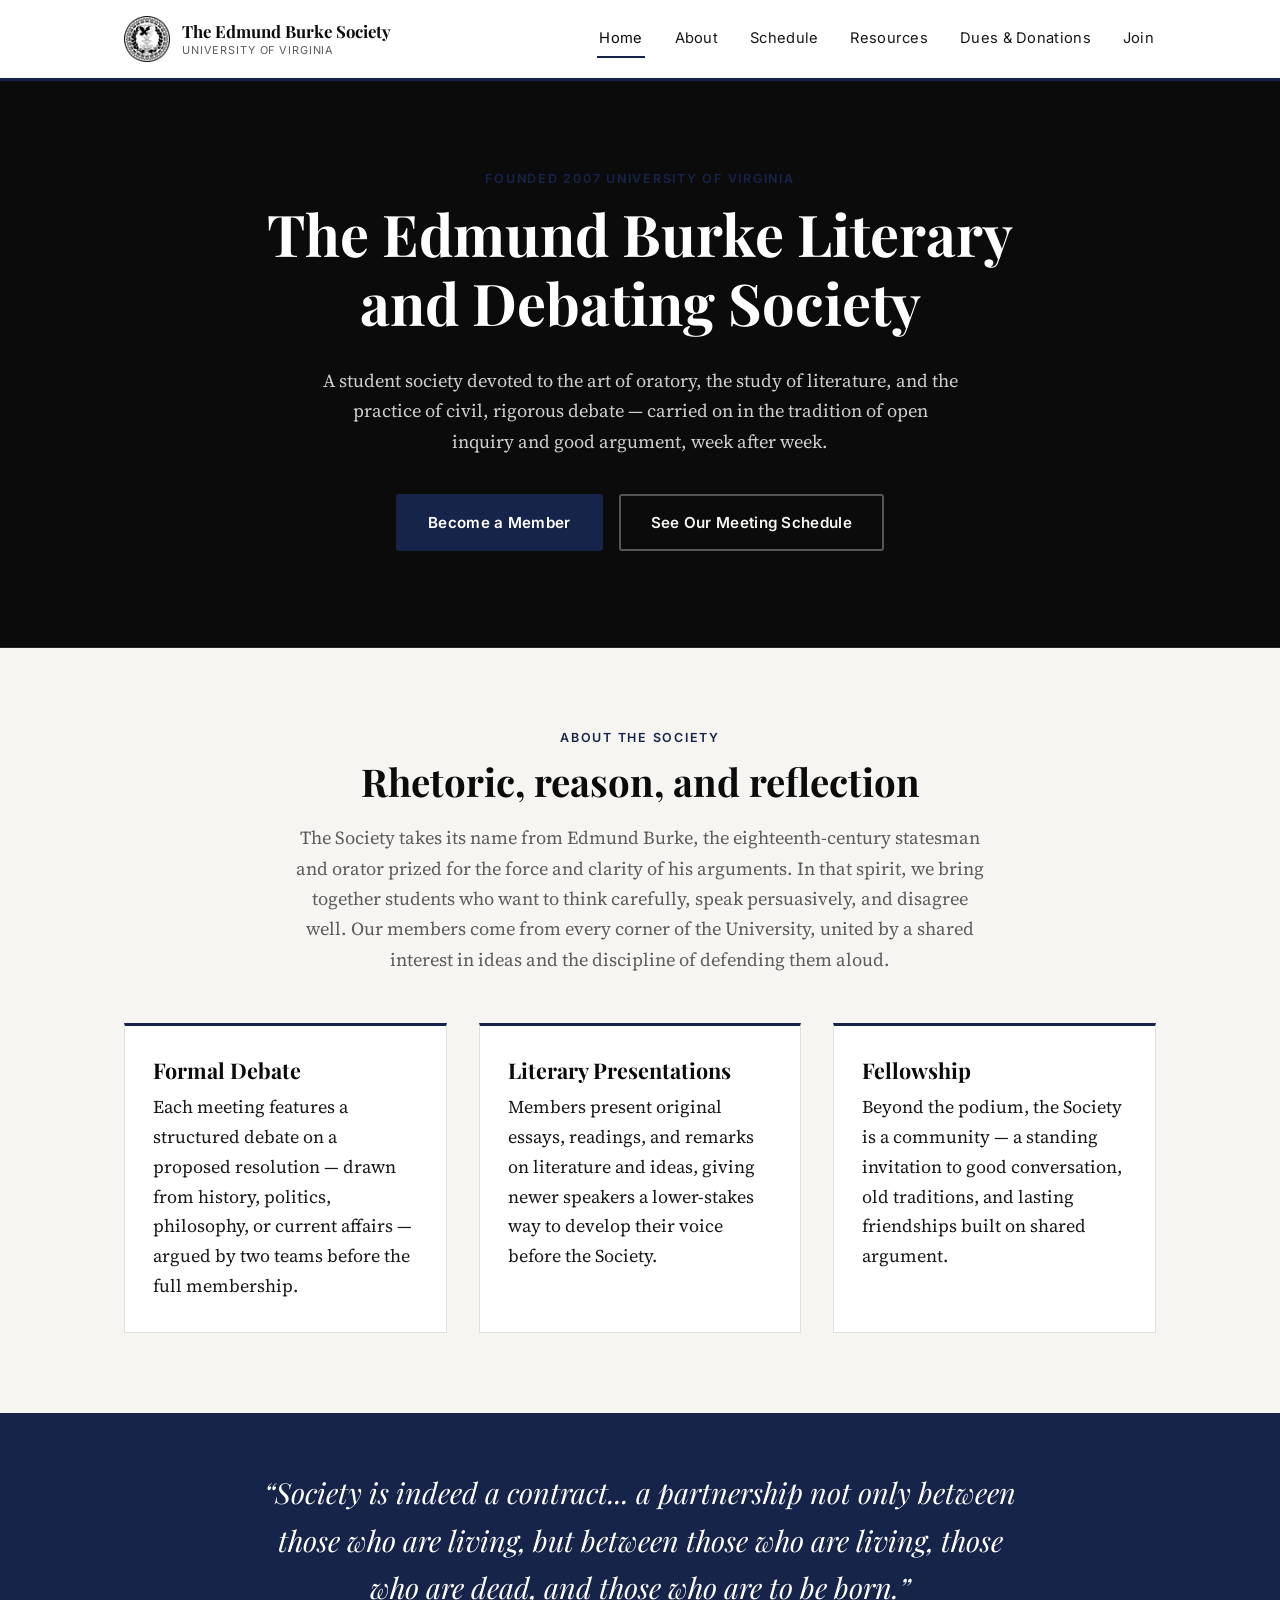
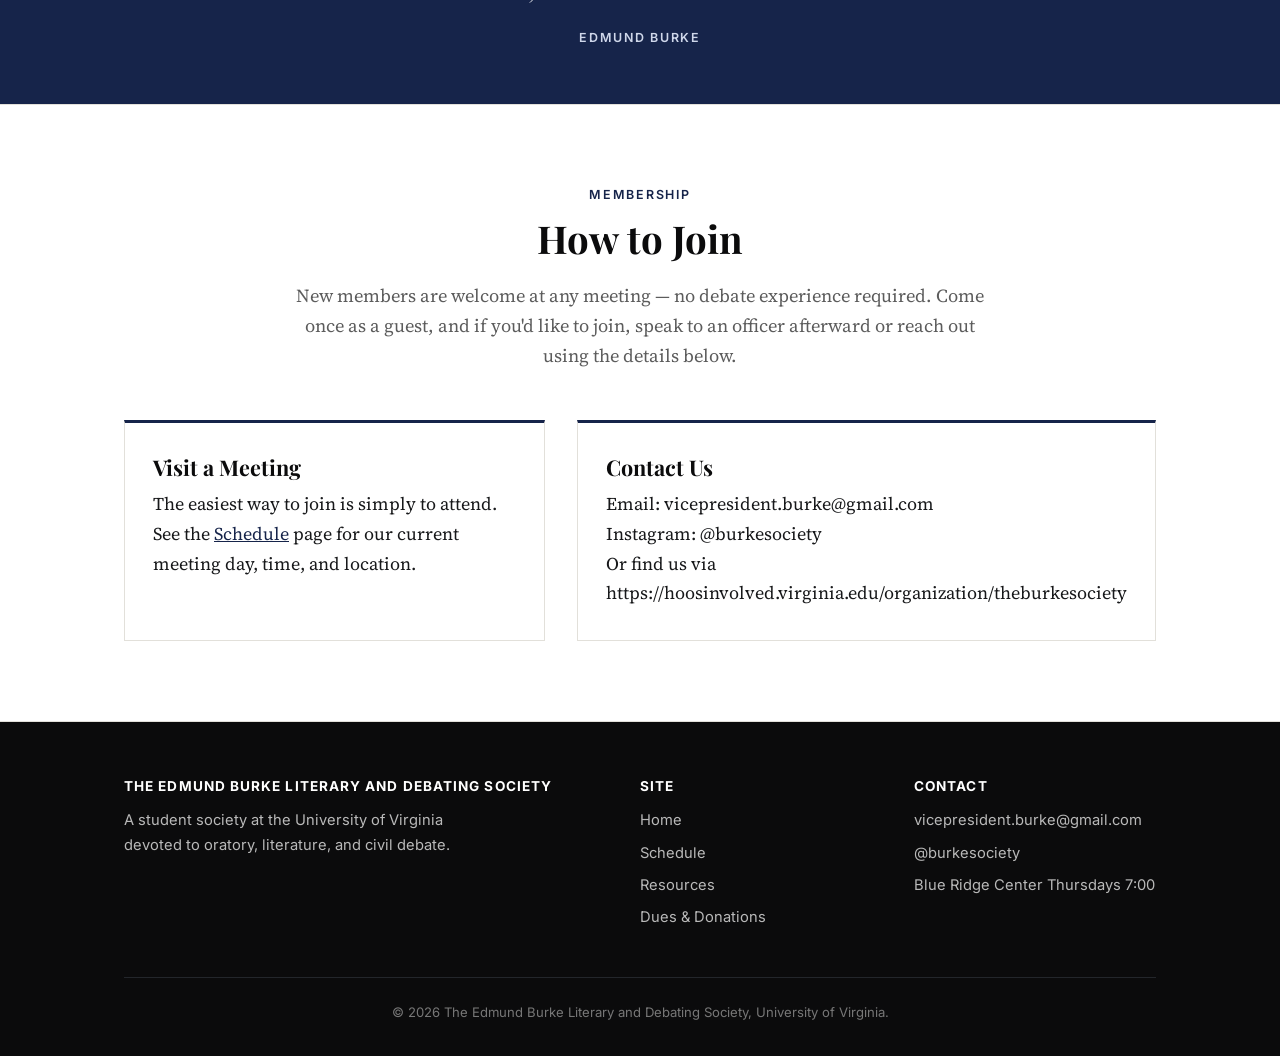
==== index.html @ d7585dcd "Switch header to a white background with the original black seal The seal's fine linework (the fount" ====
<!DOCTYPE html>
<html lang="en">
<head>
<meta charset="UTF-8">
<meta name="viewport" content="width=device-width, initial-scale=1.0">
<title>The Edmund Burke Literary and Debating Society | University of Virginia</title>
<meta name="description" content="The Edmund Burke Literary and Debating Society at the University of Virginia — a student society devoted to oratory, literature, and civil debate.">
<link rel="preconnect" href="https://fonts.googleapis.com">
<link rel="preconnect" href="https://fonts.gstatic.com" crossorigin>
<link href="https://fonts.googleapis.com/css2?family=Playfair+Display:wght@700;800&family=Source+Serif+4:opsz,wght@8..60,400;8..60,600&family=Inter:wght@400;500;600&display=swap" rel="stylesheet">
<link rel="stylesheet" href="assets/css/style.css">
<link rel="icon" type="image/png" href="assets/images/favicon-32.png">
<link rel="apple-touch-icon" href="assets/images/apple-touch-icon.png">
</head>
<body>

<!-- ============================================================
     HEADER / NAVIGATION — appears the same on every page.
     If you rename the club or change pages, update this block
     on ALL FOUR html files (index, schedule, resources, dues).
     ============================================================ -->
<header class="site-header">
  <div class="container">
    <a class="brand" href="index.html">
      <img class="brand-mark" src="assets/images/seal.png" alt="Seal of the Edmund Burke Literary and Debating Society">
      <span class="brand-text">
        The Edmund Burke Society
        <small>University of Virginia</small>
      </span>
    </a>
    <button class="nav-toggle" aria-label="Toggle navigation" aria-expanded="false">Menu</button>
    <nav class="main-nav">
      <a href="index.html" class="active">Home</a>
      <a href="index.html#about">About</a>
      <a href="schedule.html">Schedule</a>
      <a href="resources.html">Resources</a>
      <a href="dues.html">Dues &amp; Donations</a>
      <a href="index.html#join">Join</a>
    </nav>
  </div>
</header>

<!-- ============================================================
     HERO — the big banner at the top of the homepage.
     ============================================================ -->
<section class="hero">
  <div class="container">
    <span class="eyebrow">Founded 2007 University of Virginia</span>
    <h1>The Edmund Burke Literary<br>and Debating Society</h1>
    <p class="lede">
      A student society devoted to the art of oratory, the study of literature,
      and the practice of civil, rigorous debate — carried on in the tradition
      of open inquiry and good argument, week after week.
    </p>
    <div class="button-row">
      <a href="#join" class="btn btn-primary">Become a Member</a>
      <a href="schedule.html" class="btn btn-outline">See Our Meeting Schedule</a>
    </div>
  </div>
</section>

<!-- ============================================================
     ABOUT
     ============================================================ -->
<section id="about">
  <div class="container">
    <div class="section-head">
      <span class="eyebrow">About the Society</span>
      <h2>Rhetoric, reason, and reflection</h2>
      <p class="lede">
        <!-- EDIT ME: Replace this paragraph with your club's real story —
             when it was founded, why, and what makes it distinctive. -->
        The Society takes its name from Edmund Burke, the eighteenth-century
        statesman and orator prized for the force and clarity of his
        arguments. In that spirit, we bring together students who want to
        think carefully, speak persuasively, and disagree well. Our members
        come from every corner of the University, united by a shared
        interest in ideas and the discipline of defending them aloud.
      </p>
    </div>

    <div class="grid grid-3">
      <div class="card">
        <h3>Formal Debate</h3>
        <p>
          Each meeting features a structured debate on a proposed
          resolution — drawn from history, politics, philosophy, or current
          affairs — argued by two teams before the full membership.
        </p>
      </div>
      <div class="card">
        <h3>Literary Presentations</h3>
        <p>
          Members present original essays, readings, and remarks on
          literature and ideas, giving newer speakers a lower-stakes way
          to develop their voice before the Society.
        </p>
      </div>
      <div class="card">
        <h3>Fellowship</h3>
        <p>
          Beyond the podium, the Society is a community — a standing
          invitation to good conversation, old traditions, and lasting
          friendships built on shared argument.
        </p>
      </div>
    </div>
  </div>
</section>

<!-- ============================================================
     MOTTO / PULL QUOTE
     ============================================================ -->
<div class="motto">
  <div class="container">
    <p>&ldquo;Society is indeed a contract... a partnership not only between
      those who are living, but between those who are living, those who
      are dead, and those who are to be born.&rdquo;</p>
    <span class="eyebrow" style="color:#cfd7ea; margin-top:16px; margin-bottom:0;">Edmund Burke</span>
  </div>
</div>

<!-- ============================================================
     JOIN / CONTACT
     ============================================================ -->
<section class="alt" id="join">
  <div class="container">
    <div class="section-head">
      <span class="eyebrow">Membership</span>
      <h2>How to Join</h2>
      <p class="lede">
        <!-- EDIT ME: describe your actual membership process. -->
        New members are welcome at any meeting — no debate experience
        required. Come once as a guest, and if you'd like to join, speak to
        an officer afterward or reach out using the details below.
      </p>
    </div>

    <div class="grid grid-2">
      <div class="card">
        <h3>Visit a Meeting</h3>
        <p>
          The easiest way to join is simply to attend. See the
          <a href="schedule.html">Schedule</a> page for our current meeting
          day, time, and location.
        </p>
      </div>
      <div class="card">
        <h3>Contact Us</h3>
        <p>
          Email: <span>vicepresident.burke@gmail.com</span><br>
          Instagram: <span>@burkesociety</span><br>
          Or find us via <span>https://hoosinvolved.virginia.edu/organization/theburkesociety</span>
        </p>
      </div>
    </div>
  </div>
</section>

<!-- ============================================================
     FOOTER — appears the same on every page.
     ============================================================ -->
<footer class="site-footer">
  <div class="container">
    <div class="footer-grid">
      <div>
        <h4>The Edmund Burke Literary and Debating Society</h4>
        <p style="max-width:360px;">
          A student society at the University of Virginia devoted to
          oratory, literature, and civil debate.
        </p>
      </div>
      <div>
        <h4>Site</h4>
        <ul>
          <li><a href="index.html">Home</a></li>
          <li><a href="schedule.html">Schedule</a></li>
          <li><a href="resources.html">Resources</a></li>
          <li><a href="dues.html">Dues &amp; Donations</a></li>
        </ul>
      </div>
      <div>
        <h4>Contact</h4>
        <ul>
          <li><span>vicepresident.burke@gmail.com</span></li>
          <li><span>@burkesociety</span></li>
          <li><span> Blue Ridge Center Thursdays 7:00</span></li>
        </ul>
      </div>
    </div>
    <div class="footer-bottom">
      &copy; <span id="year"></span> The Edmund Burke Literary and Debating Society, University of Virginia.
    </div>
  </div>
</footer>

<script>document.getElementById("year").textContent = new Date().getFullYear();</script>
<script src="assets/js/main.js"></script>
</body>
</html>
---- assets/css/style.css ----
/* =========================================================================
   The Edmund Burke Literary and Debating Society — stylesheet
   -------------------------------------------------------------------------
   New to editing this? Look for the "EDIT ME" comments in the HTML files
   for text changes. This file controls colors, fonts, and layout — you
   generally won't need to touch it unless you want to change the look.
   ========================================================================= */

:root {
  --black: #0b0b0c;
  --near-black: #17181a;
  --white: #ffffff;
  --off-white: #f6f5f2;
  --line: #23262b;
  --line-light: #e2e0da;
  --navy: #16244a;
  --navy-light: #2c4272;
  --gray: #5c5c5c;

  --font-display: "Playfair Display", Georgia, "Times New Roman", serif;
  --font-body: "Source Serif 4", Georgia, "Times New Roman", serif;
  --font-ui: "Inter", -apple-system, BlinkMacSystemFont, "Segoe UI", sans-serif;

  --max-width: 1080px;
}

* {
  box-sizing: border-box;
}

html {
  scroll-behavior: smooth;
}

body {
  margin: 0;
  background: var(--off-white);
  color: var(--near-black);
  font-family: var(--font-body);
  font-size: 18px;
  line-height: 1.65;
  -webkit-font-smoothing: antialiased;
}

img {
  max-width: 100%;
  display: block;
}

a {
  color: var(--navy);
}

a:hover {
  color: var(--navy-light);
}

.container {
  max-width: var(--max-width);
  margin: 0 auto;
  padding: 0 24px;
}

h1, h2, h3, h4 {
  font-family: var(--font-display);
  font-weight: 700;
  line-height: 1.2;
  margin: 0 0 0.5em;
  color: var(--black);
}

h1 { font-size: clamp(2.4rem, 5vw, 3.6rem); }
h2 { font-size: clamp(1.8rem, 3.2vw, 2.4rem); }
h3 { font-size: 1.35rem; }

p { margin: 0 0 1.2em; }

.eyebrow {
  font-family: var(--font-ui);
  text-transform: uppercase;
  letter-spacing: 0.14em;
  font-size: 0.78rem;
  font-weight: 600;
  color: var(--navy);
  margin-bottom: 0.75em;
  display: block;
}

.lede {
  font-size: 1.15rem;
  color: var(--gray);
}

/* ---------- Header / nav ---------- */

.site-header {
  background: var(--white);
  color: var(--near-black);
  border-bottom: 3px solid var(--navy);
  position: sticky;
  top: 0;
  z-index: 100;
}

.site-header .container {
  display: flex;
  align-items: center;
  justify-content: space-between;
  padding-top: 16px;
  padding-bottom: 16px;
}

.brand {
  display: flex;
  align-items: center;
  gap: 12px;
  color: var(--black);
  text-decoration: none;
}

.brand-mark {
  width: 46px;
  height: 46px;
  flex-shrink: 0;
  object-fit: contain;
}

.brand-text {
  font-family: var(--font-display);
  font-weight: 700;
  font-size: 1.05rem;
  line-height: 1.2;
}

.brand-text small {
  display: block;
  font-family: var(--font-ui);
  font-weight: 400;
  font-size: 0.68rem;
  letter-spacing: 0.08em;
  text-transform: uppercase;
  color: var(--gray);
  margin-top: 2px;
}

nav.main-nav {
  display: flex;
  align-items: center;
  gap: 28px;
}

nav.main-nav a {
  font-family: var(--font-ui);
  color: var(--near-black);
  text-decoration: none;
  font-size: 0.92rem;
  letter-spacing: 0.02em;
  padding: 6px 2px;
  border-bottom: 2px solid transparent;
}

nav.main-nav a:hover,
nav.main-nav a.active {
  border-bottom-color: var(--navy);
  color: var(--black);
}

.nav-toggle {
  display: none;
  background: none;
  border: 1px solid var(--near-black);
  color: var(--near-black);
  font-family: var(--font-ui);
  padding: 8px 12px;
  border-radius: 4px;
  cursor: pointer;
}

/* ---------- Hero ---------- */

.hero {
  background: var(--black);
  color: var(--off-white);
  padding: 88px 0 96px;
  text-align: center;
  border-bottom: 1px solid var(--line);
}

.hero h1 {
  color: var(--white);
}

.hero .lede {
  max-width: 640px;
  margin: 0 auto 2em;
  color: #cfcfcf;
}

.button-row {
  display: flex;
  gap: 16px;
  justify-content: center;
  flex-wrap: wrap;
}

.btn {
  display: inline-block;
  font-family: var(--font-ui);
  font-weight: 600;
  font-size: 0.95rem;
  letter-spacing: 0.02em;
  padding: 14px 30px;
  border-radius: 3px;
  text-decoration: none;
  border: 2px solid transparent;
  cursor: pointer;
}

.btn-primary {
  background: var(--navy);
  color: var(--white);
  border-color: var(--navy);
}

.btn-primary:hover {
  background: var(--navy-light);
  border-color: var(--navy-light);
  color: var(--white);
}

.btn-outline {
  background: transparent;
  color: var(--off-white);
  border-color: #565656;
}

.btn-outline:hover {
  border-color: var(--off-white);
  color: var(--white);
}

/* ---------- Sections ---------- */

section {
  padding: 80px 0;
}

section.alt {
  background: var(--white);
  border-top: 1px solid var(--line-light);
  border-bottom: 1px solid var(--line-light);
}

.section-head {
  text-align: center;
  max-width: 700px;
  margin: 0 auto 48px;
}

.section-head.left {
  text-align: left;
  margin-left: 0;
}

.grid {
  display: grid;
  gap: 32px;
}

.grid-3 {
  grid-template-columns: repeat(3, 1fr);
}

.grid-2 {
  grid-template-columns: repeat(2, 1fr);
}

@media (max-width: 780px) {
  .grid-3, .grid-2 {
    grid-template-columns: 1fr;
  }
}

.card {
  background: var(--white);
  border: 1px solid var(--line-light);
  border-top: 3px solid var(--navy);
  padding: 32px 28px;
}

.card h3 {
  margin-bottom: 0.4em;
}

.card p:last-child {
  margin-bottom: 0;
}

/* pull-quote / motto banner */

.motto {
  background: var(--navy);
  color: var(--white);
  text-align: center;
  padding: 56px 0;
}

.motto p {
  font-family: var(--font-display);
  font-style: italic;
  font-size: clamp(1.3rem, 2.6vw, 1.8rem);
  max-width: 760px;
  margin: 0 auto;
}

/* ---------- Info table (schedule) ---------- */

.info-table {
  width: 100%;
  border-collapse: collapse;
  background: var(--white);
  border: 1px solid var(--line-light);
}

.info-table th,
.info-table td {
  text-align: left;
  padding: 16px 20px;
  border-bottom: 1px solid var(--line-light);
  vertical-align: top;
}

.info-table th {
  font-family: var(--font-ui);
  text-transform: uppercase;
  font-size: 0.75rem;
  letter-spacing: 0.08em;
  color: var(--gray);
  width: 200px;
  background: var(--off-white);
}

.info-table tr:last-child td,
.info-table tr:last-child th {
  border-bottom: none;
}

.placeholder {
  background: #fff6d8;
  border: 1px dashed #c9a227;
  padding: 2px 8px;
  border-radius: 3px;
  font-family: var(--font-ui);
  font-size: 0.9em;
}

.notice-box {
  background: #fff6d8;
  border: 1px solid #c9a227;
  border-radius: 4px;
  padding: 20px 24px;
  font-family: var(--font-ui);
  font-size: 0.95rem;
  margin-bottom: 40px;
}

.notice-box strong {
  display: block;
  margin-bottom: 4px;
}

/* ---------- Resource list ---------- */

.resource-list {
  list-style: none;
  margin: 0;
  padding: 0;
  display: grid;
  gap: 18px;
}

.resource-list li {
  background: var(--white);
  border: 1px solid var(--line-light);
  border-left: 4px solid var(--navy);
  padding: 20px 24px;
}

.resource-list h3 {
  font-size: 1.1rem;
  margin-bottom: 0.25em;
}

.resource-list p {
  margin-bottom: 0;
  color: var(--gray);
  font-size: 0.98rem;
}

.tag {
  display: inline-block;
  font-family: var(--font-ui);
  font-size: 0.7rem;
  text-transform: uppercase;
  letter-spacing: 0.06em;
  background: var(--off-white);
  border: 1px solid var(--line-light);
  color: var(--navy);
  padding: 2px 8px;
  border-radius: 3px;
  margin-bottom: 10px;
}

/* ---------- Dues / donation ---------- */

.dues-box {
  background: var(--white);
  border: 1px solid var(--line-light);
  padding: 40px;
  text-align: center;
}

.paypal-slot {
  margin: 28px auto 8px;
  padding: 32px;
  border: 2px dashed #c9a227;
  background: #fffaf0;
  border-radius: 6px;
  max-width: 420px;
  font-family: var(--font-ui);
  color: #6b5a1e;
}

/* ---------- Footer ---------- */

.site-footer {
  background: var(--black);
  color: #b9b9b9;
  padding: 56px 0 32px;
  font-family: var(--font-ui);
  font-size: 0.92rem;
}

.footer-grid {
  display: grid;
  grid-template-columns: 2fr 1fr 1fr;
  gap: 32px;
  margin-bottom: 40px;
}

@media (max-width: 700px) {
  .footer-grid {
    grid-template-columns: 1fr;
  }
}

.site-footer h4 {
  color: var(--white);
  font-family: var(--font-ui);
  font-size: 0.85rem;
  text-transform: uppercase;
  letter-spacing: 0.08em;
  margin-bottom: 14px;
}

.site-footer a {
  color: #b9b9b9;
  text-decoration: none;
}

.site-footer a:hover {
  color: var(--white);
}

.site-footer ul {
  list-style: none;
  margin: 0;
  padding: 0;
}

.site-footer li {
  margin-bottom: 8px;
}

.footer-bottom {
  border-top: 1px solid var(--line);
  padding-top: 24px;
  text-align: center;
  font-size: 0.82rem;
  color: #777;
}

/* ---------- Mobile nav ---------- */

@media (max-width: 820px) {
  .nav-toggle {
    display: block;
  }

  nav.main-nav {
    position: absolute;
    top: 100%;
    left: 0;
    right: 0;
    background: var(--white);
    flex-direction: column;
    align-items: flex-start;
    gap: 0;
    max-height: 0;
    overflow: hidden;
    border-bottom: 0 solid var(--navy);
    transition: max-height 0.25s ease;
  }

  nav.main-nav.open {
    max-height: 320px;
    border-bottom-width: 3px;
  }

  nav.main-nav a {
    width: 100%;
    padding: 14px 24px;
    border-bottom: 1px solid var(--line-light);
  }
}
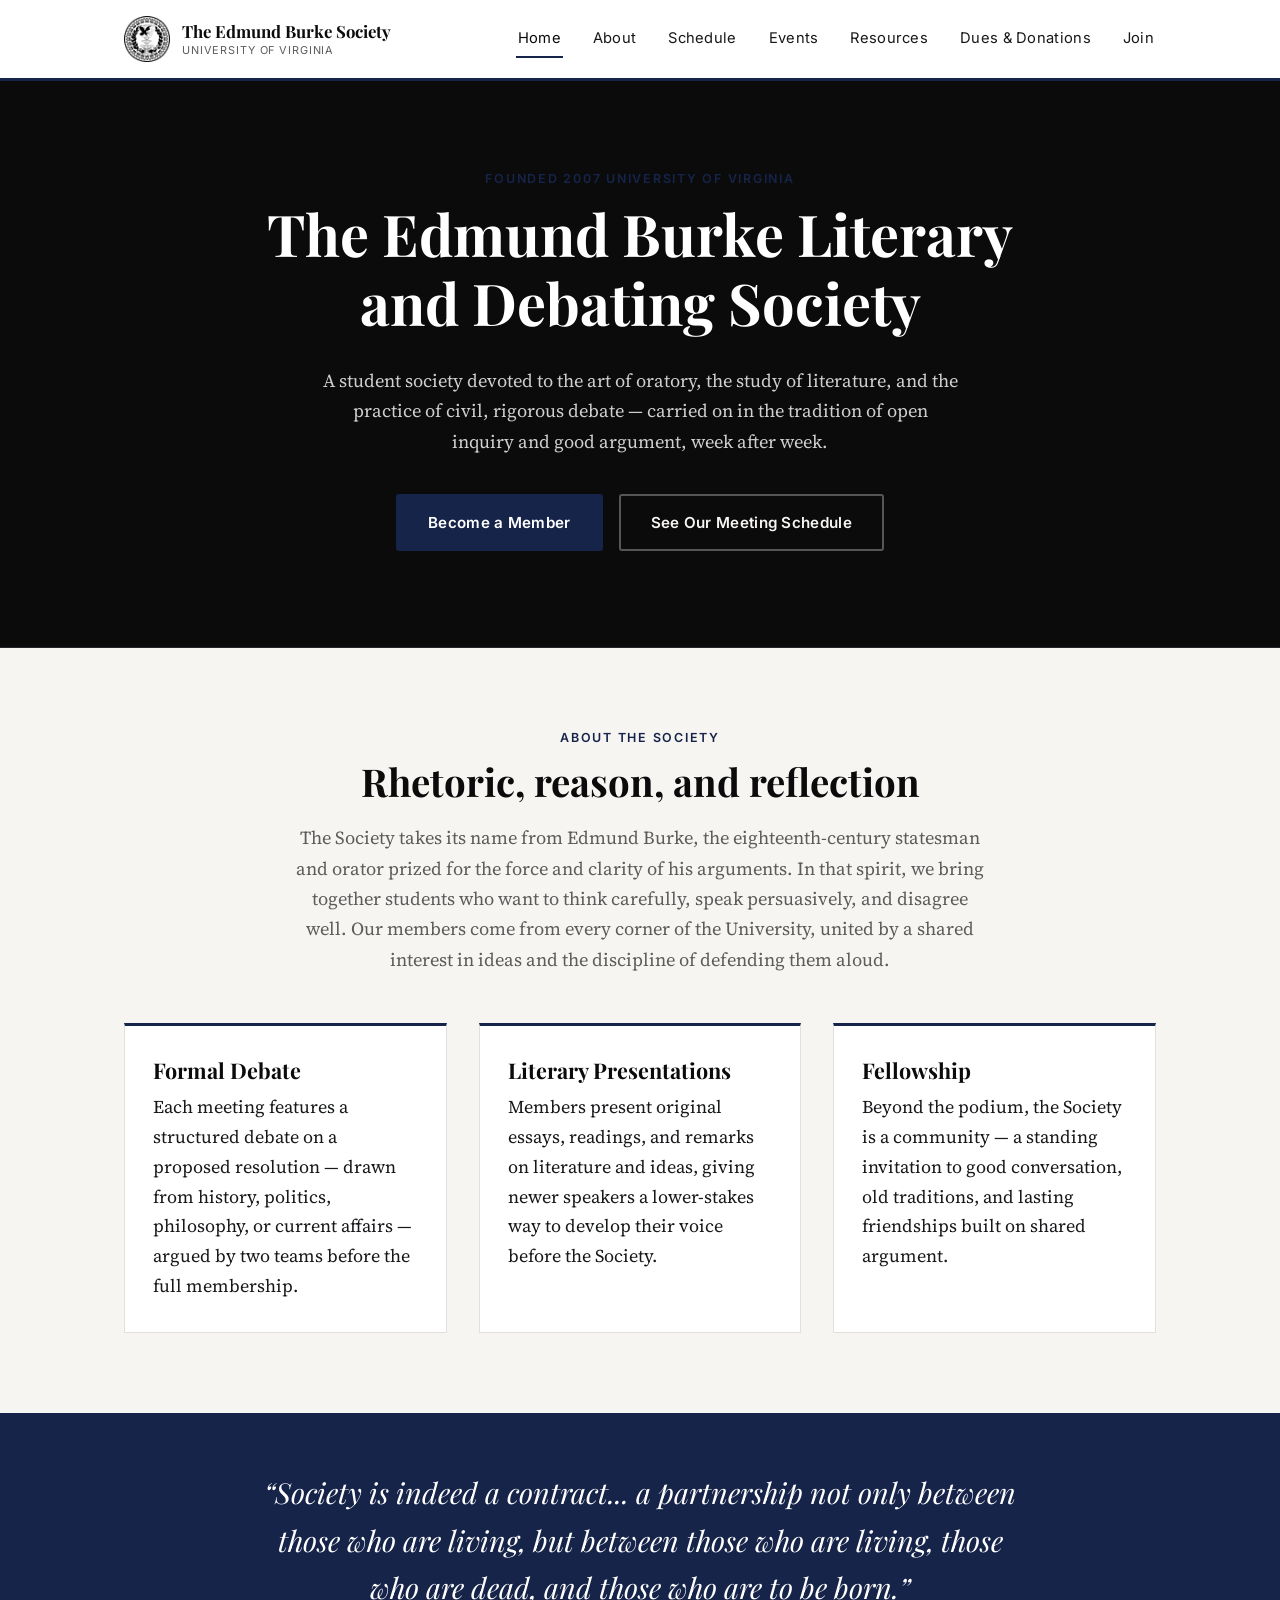
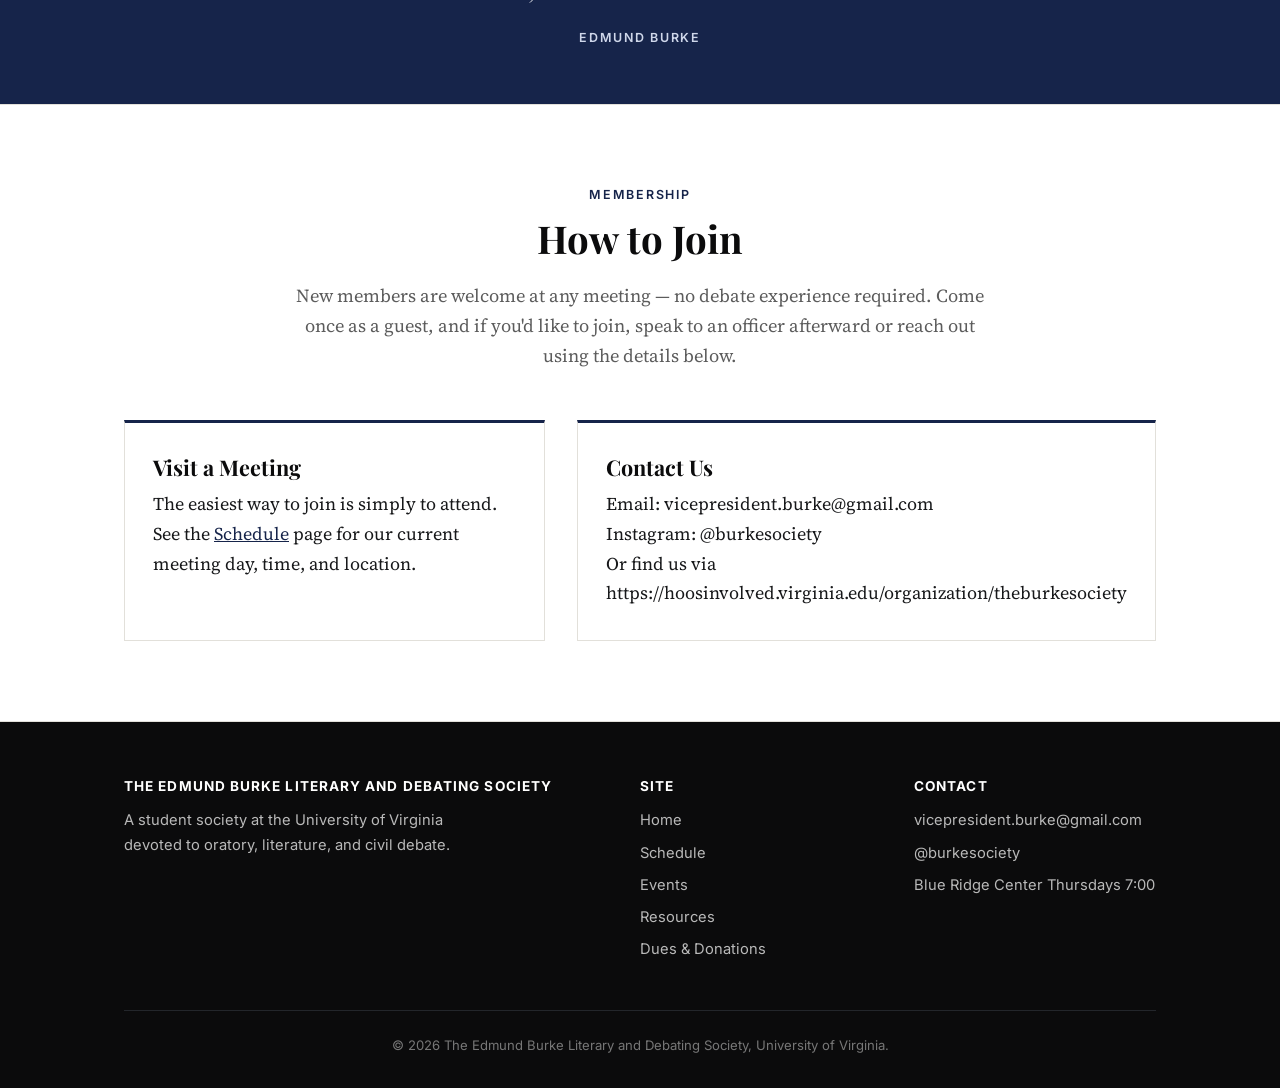
==== commit 25a581aa: "Add Events page New events.html with a featured-event template (date/time/location table, descriptio" ====
--- a/index.html
+++ b/index.html
@@ -33,6 +33,7 @@
       <a href="index.html" class="active">Home</a>
       <a href="index.html#about">About</a>
       <a href="schedule.html">Schedule</a>
+      <a href="events.html">Events</a>
       <a href="resources.html">Resources</a>
       <a href="dues.html">Dues &amp; Donations</a>
       <a href="index.html#join">Join</a>
@@ -175,6 +176,7 @@
         <ul>
           <li><a href="index.html">Home</a></li>
           <li><a href="schedule.html">Schedule</a></li>
+          <li><a href="events.html">Events</a></li>
           <li><a href="resources.html">Resources</a></li>
           <li><a href="dues.html">Dues &amp; Donations</a></li>
         </ul>
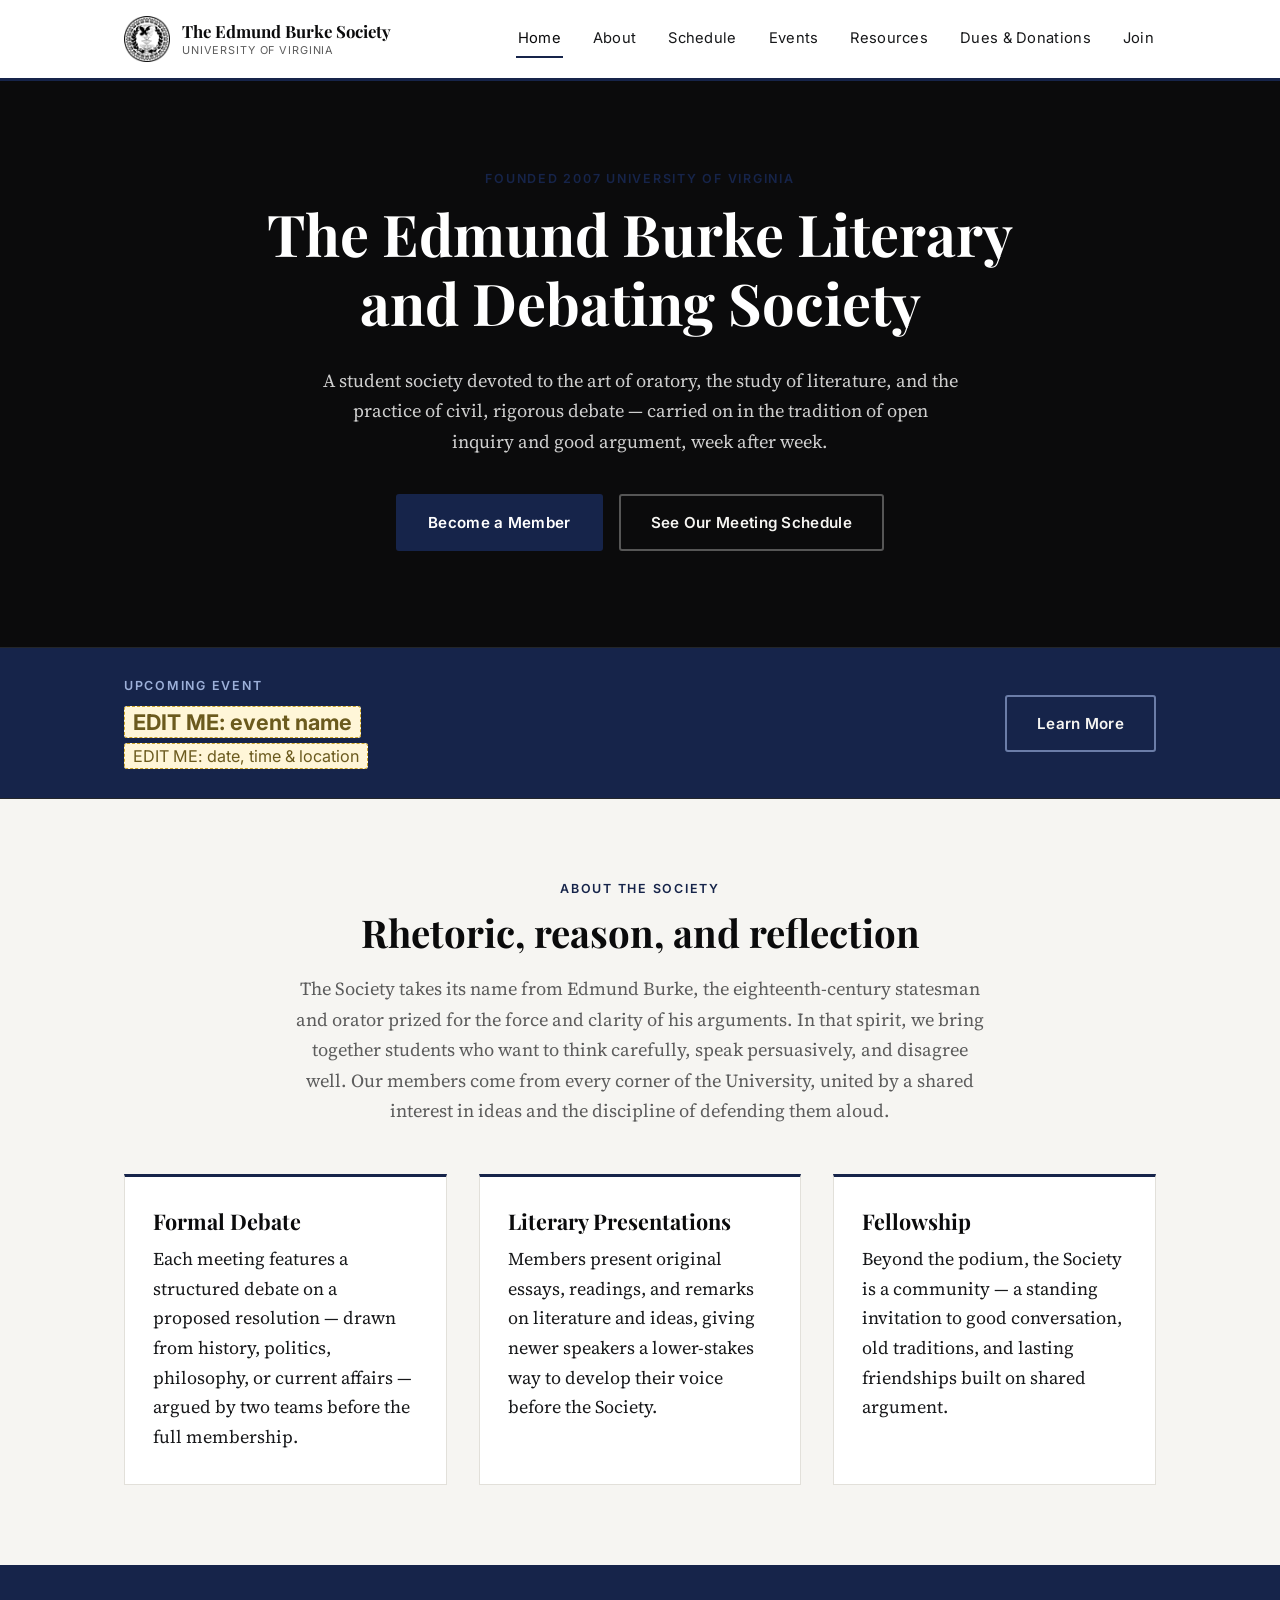
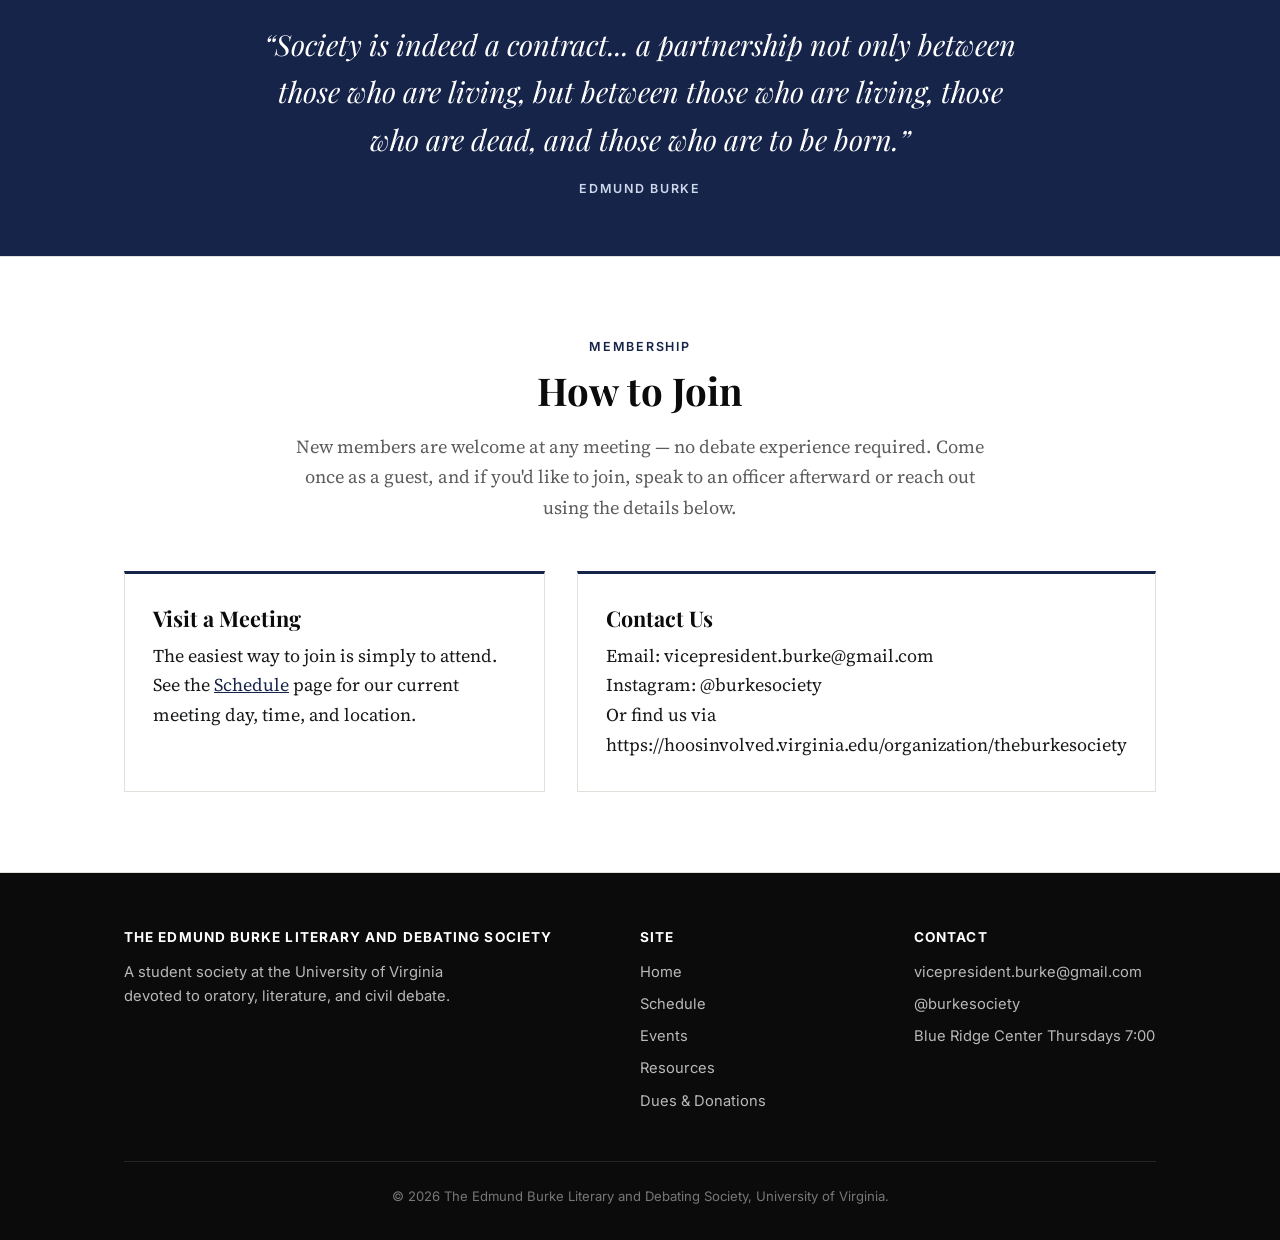
==== commit dd9581a0: "Advertise the featured event on the homepage Adds a navy banner right under the hero, before About, " ====
--- a/index.html
+++ b/index.html
@@ -61,6 +61,24 @@
 </section>
 
 <!-- ============================================================
+     FEATURED EVENT — advertises the current/upcoming event from
+     events.html. Keep this in sync by hand whenever events.html
+     changes: update the name/date/line below, or remove this whole
+     <div class="event-banner">...</div> block when there's nothing
+     upcoming to feature.
+     ============================================================ -->
+<div class="event-banner">
+  <div class="container event-banner-inner">
+    <div>
+      <span class="eyebrow" style="color:#9db0d9;">Upcoming Event</span>
+      <h2><span class="placeholder">EDIT ME: event name</span></h2>
+      <p><span class="placeholder">EDIT ME: date, time &amp; location</span></p>
+    </div>
+    <a href="events.html" class="btn btn-outline">Learn More</a>
+  </div>
+</div>
+
+<!-- ============================================================
      ABOUT
      ============================================================ -->
 <section id="about">
--- a/assets/css/style.css
+++ b/assets/css/style.css
@@ -239,6 +239,50 @@
   color: var(--white);
 }
 
+/* ---------- Featured event banner ---------- */
+
+.event-banner {
+  background: var(--navy);
+  color: var(--white);
+  border-bottom: 1px solid var(--line);
+}
+
+.event-banner-inner {
+  display: flex;
+  align-items: center;
+  justify-content: space-between;
+  gap: 24px;
+  flex-wrap: wrap;
+  padding: 28px 24px;
+}
+
+.event-banner h2 {
+  color: var(--white);
+  font-size: 1.5rem;
+  margin-bottom: 0.2em;
+}
+
+.event-banner p {
+  margin: 0;
+  color: #cfd7ea;
+}
+
+.event-banner .btn-outline {
+  border-color: #6b7da8;
+  flex-shrink: 0;
+}
+
+.event-banner .btn-outline:hover {
+  border-color: var(--white);
+}
+
+@media (max-width: 600px) {
+  .event-banner-inner {
+    flex-direction: column;
+    align-items: flex-start;
+  }
+}
+
 /* ---------- Sections ---------- */
 
 section {
@@ -347,6 +391,7 @@
 
 .placeholder {
   background: #fff6d8;
+  color: #6b5a1e;
   border: 1px dashed #c9a227;
   padding: 2px 8px;
   border-radius: 3px;
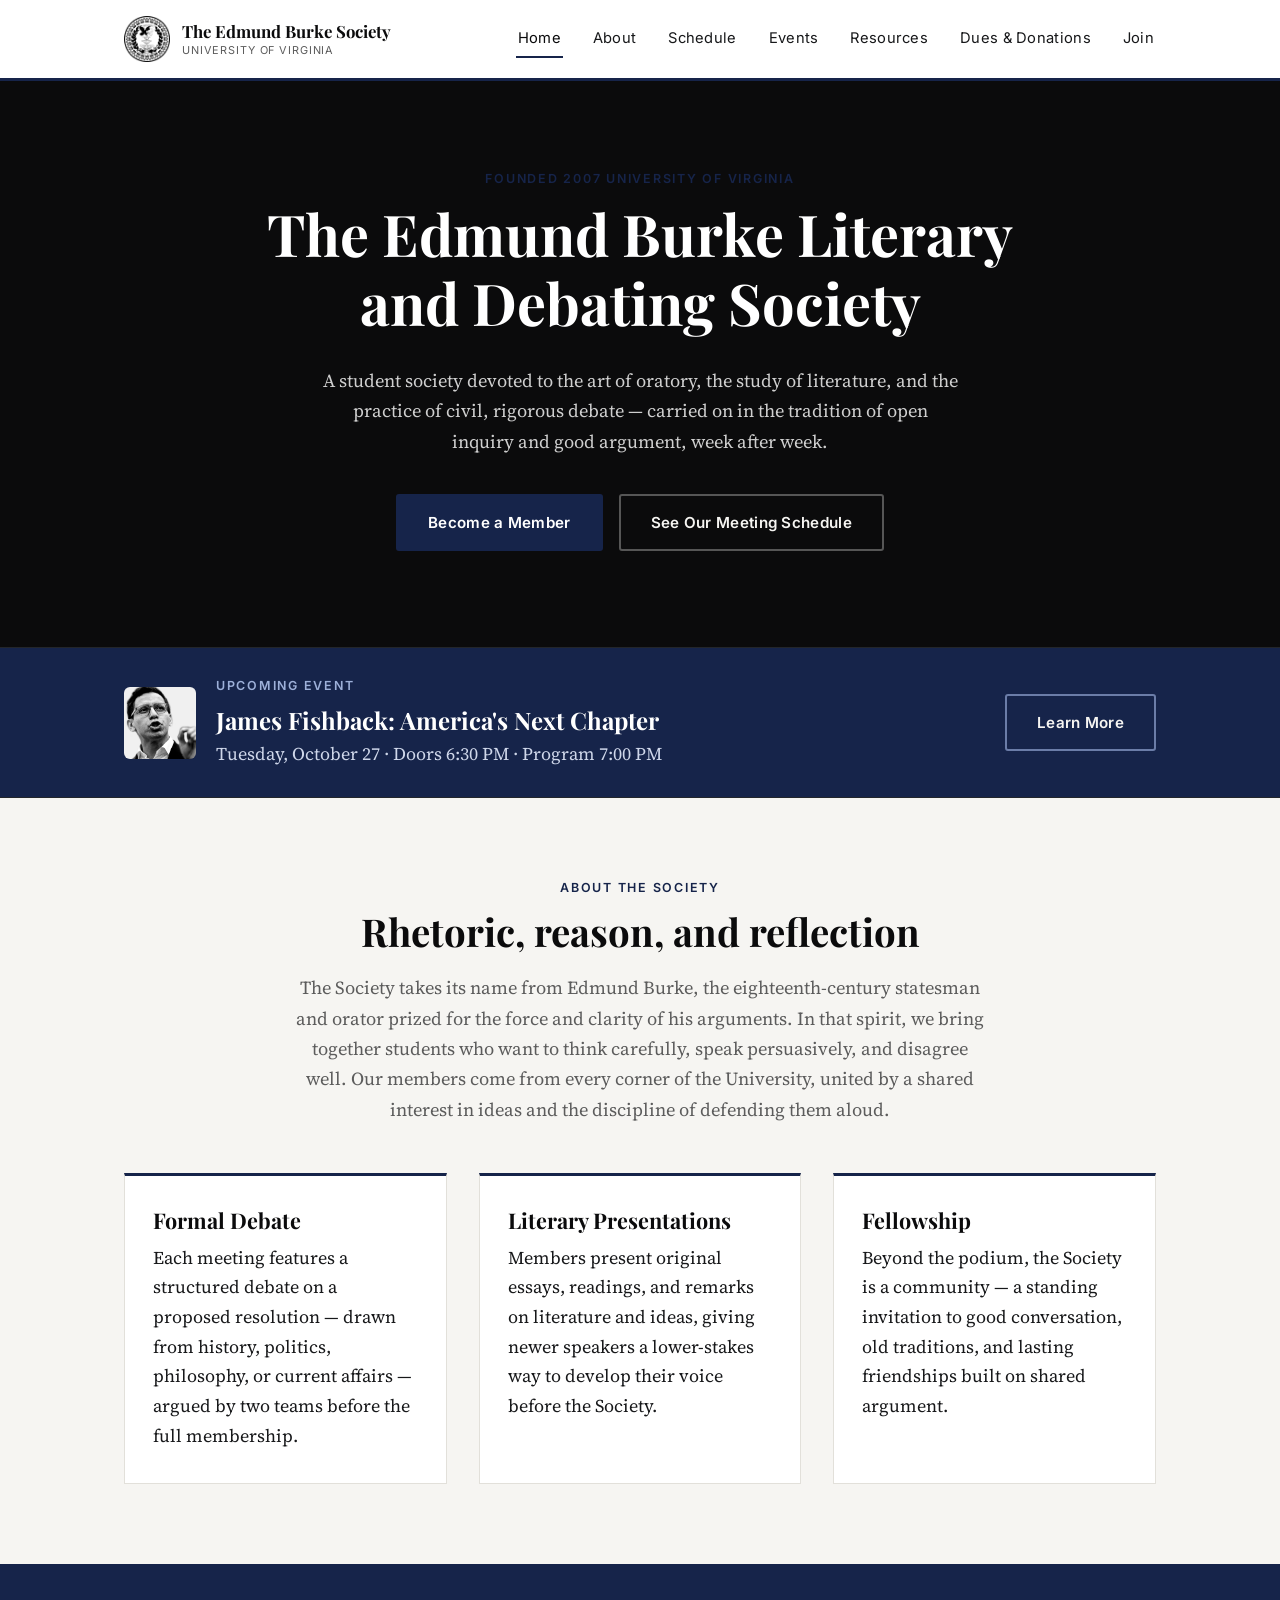
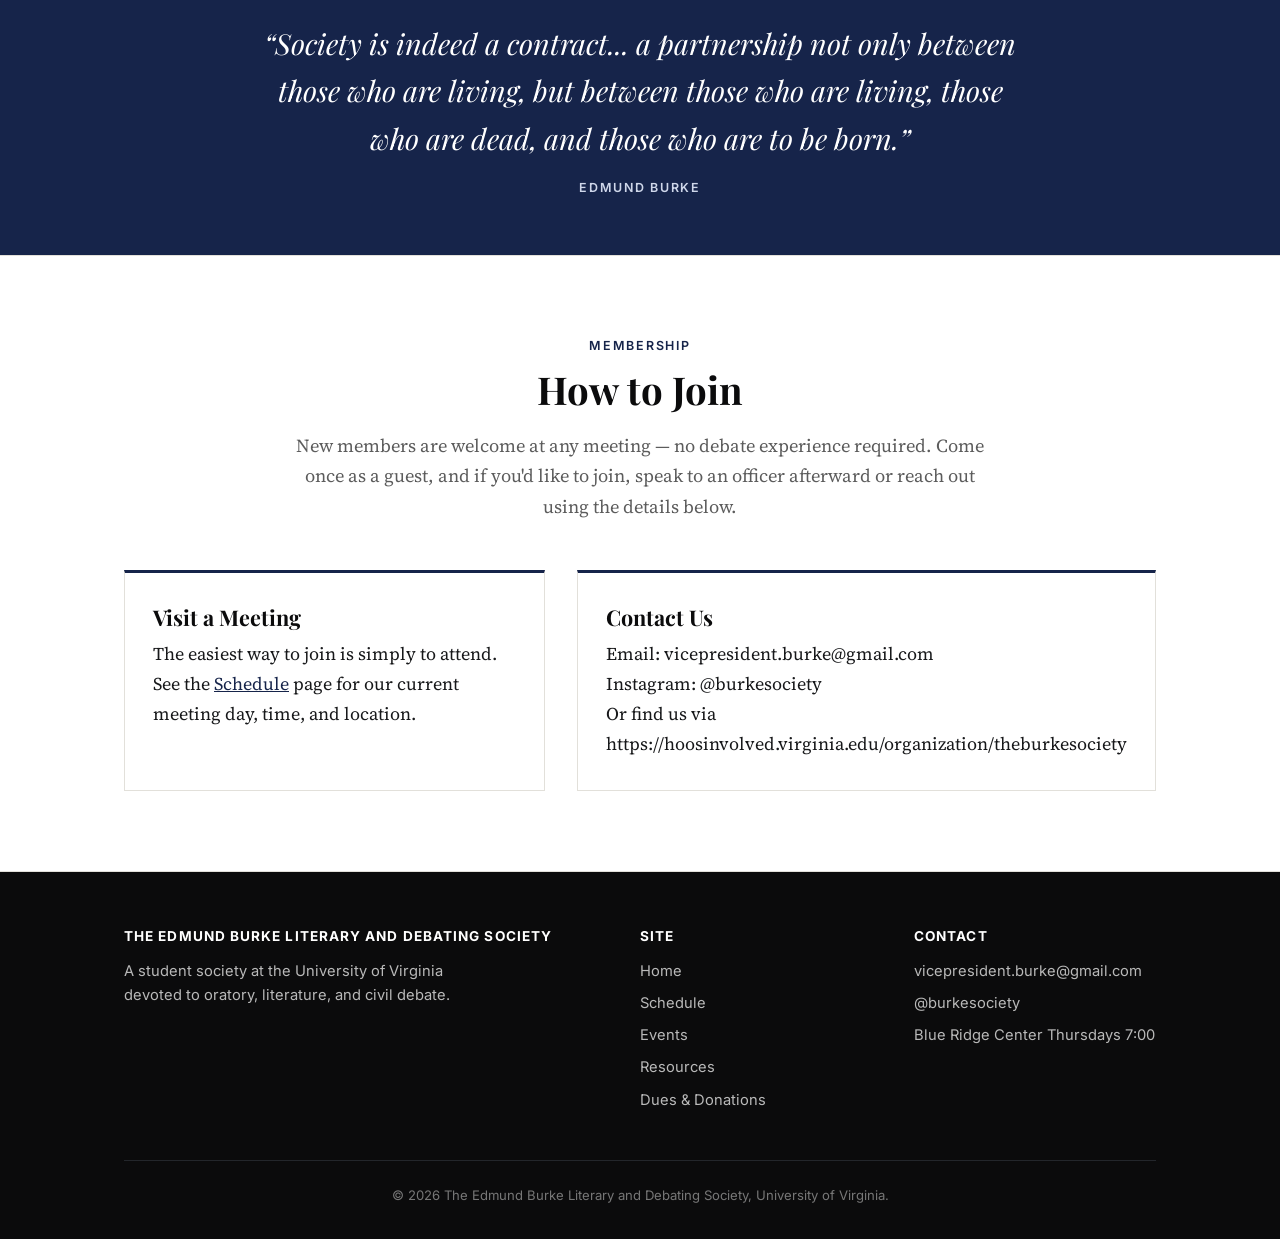
==== commit 9c64a5bf: "Populate the James Fishback event on Events and Home Fills in the real event details (name, date/tim" ====
--- a/index.html
+++ b/index.html
@@ -63,16 +63,18 @@
 <!-- ============================================================
      FEATURED EVENT — advertises the current/upcoming event from
      events.html. Keep this in sync by hand whenever events.html
-     changes: update the name/date/line below, or remove this whole
-     <div class="event-banner">...</div> block when there's nothing
-     upcoming to feature.
+     changes, or remove this whole <div class="event-banner">...</div>
+     block when there's nothing upcoming to feature.
      ============================================================ -->
 <div class="event-banner">
   <div class="container event-banner-inner">
-    <div>
-      <span class="eyebrow" style="color:#9db0d9;">Upcoming Event</span>
-      <h2><span class="placeholder">EDIT ME: event name</span></h2>
-      <p><span class="placeholder">EDIT ME: date, time &amp; location</span></p>
+    <div class="event-banner-main">
+      <img class="event-banner-photo" src="assets/images/events/fishback-americas-next-chapter.jpg" alt="James Fishback">
+      <div>
+        <span class="eyebrow" style="color:#9db0d9;">Upcoming Event</span>
+        <h2>James Fishback: America's Next Chapter</h2>
+        <p>Tuesday, October 27 &middot; Doors 6:30 PM &middot; Program 7:00 PM</p>
+      </div>
     </div>
     <a href="events.html" class="btn btn-outline">Learn More</a>
   </div>
--- a/assets/css/style.css
+++ b/assets/css/style.css
@@ -256,6 +256,20 @@
   padding: 28px 24px;
 }
 
+.event-banner-main {
+  display: flex;
+  align-items: center;
+  gap: 20px;
+}
+
+.event-banner-photo {
+  width: 72px;
+  height: 72px;
+  border-radius: 6px;
+  object-fit: cover;
+  flex-shrink: 0;
+}
+
 .event-banner h2 {
   color: var(--white);
   font-size: 1.5rem;
@@ -334,6 +348,47 @@
 
 .card h3 {
   margin-bottom: 0.4em;
+}
+
+/* ---------- Featured event card (with photo) ---------- */
+
+.event-feature {
+  display: flex;
+  padding: 0;
+  overflow: hidden;
+}
+
+.event-feature-media {
+  flex: 0 0 340px;
+  min-height: 420px;
+}
+
+.event-feature-media img {
+  width: 100%;
+  height: 100%;
+  object-fit: cover;
+  display: block;
+}
+
+.event-feature-body {
+  flex: 1;
+  padding: 36px 40px;
+  min-width: 0;
+}
+
+@media (max-width: 780px) {
+  .event-feature {
+    flex-direction: column;
+  }
+
+  .event-feature-media {
+    flex: none;
+    min-height: 320px;
+  }
+
+  .event-feature-body {
+    padding: 28px 24px;
+  }
 }
 
 .card p:last-child {
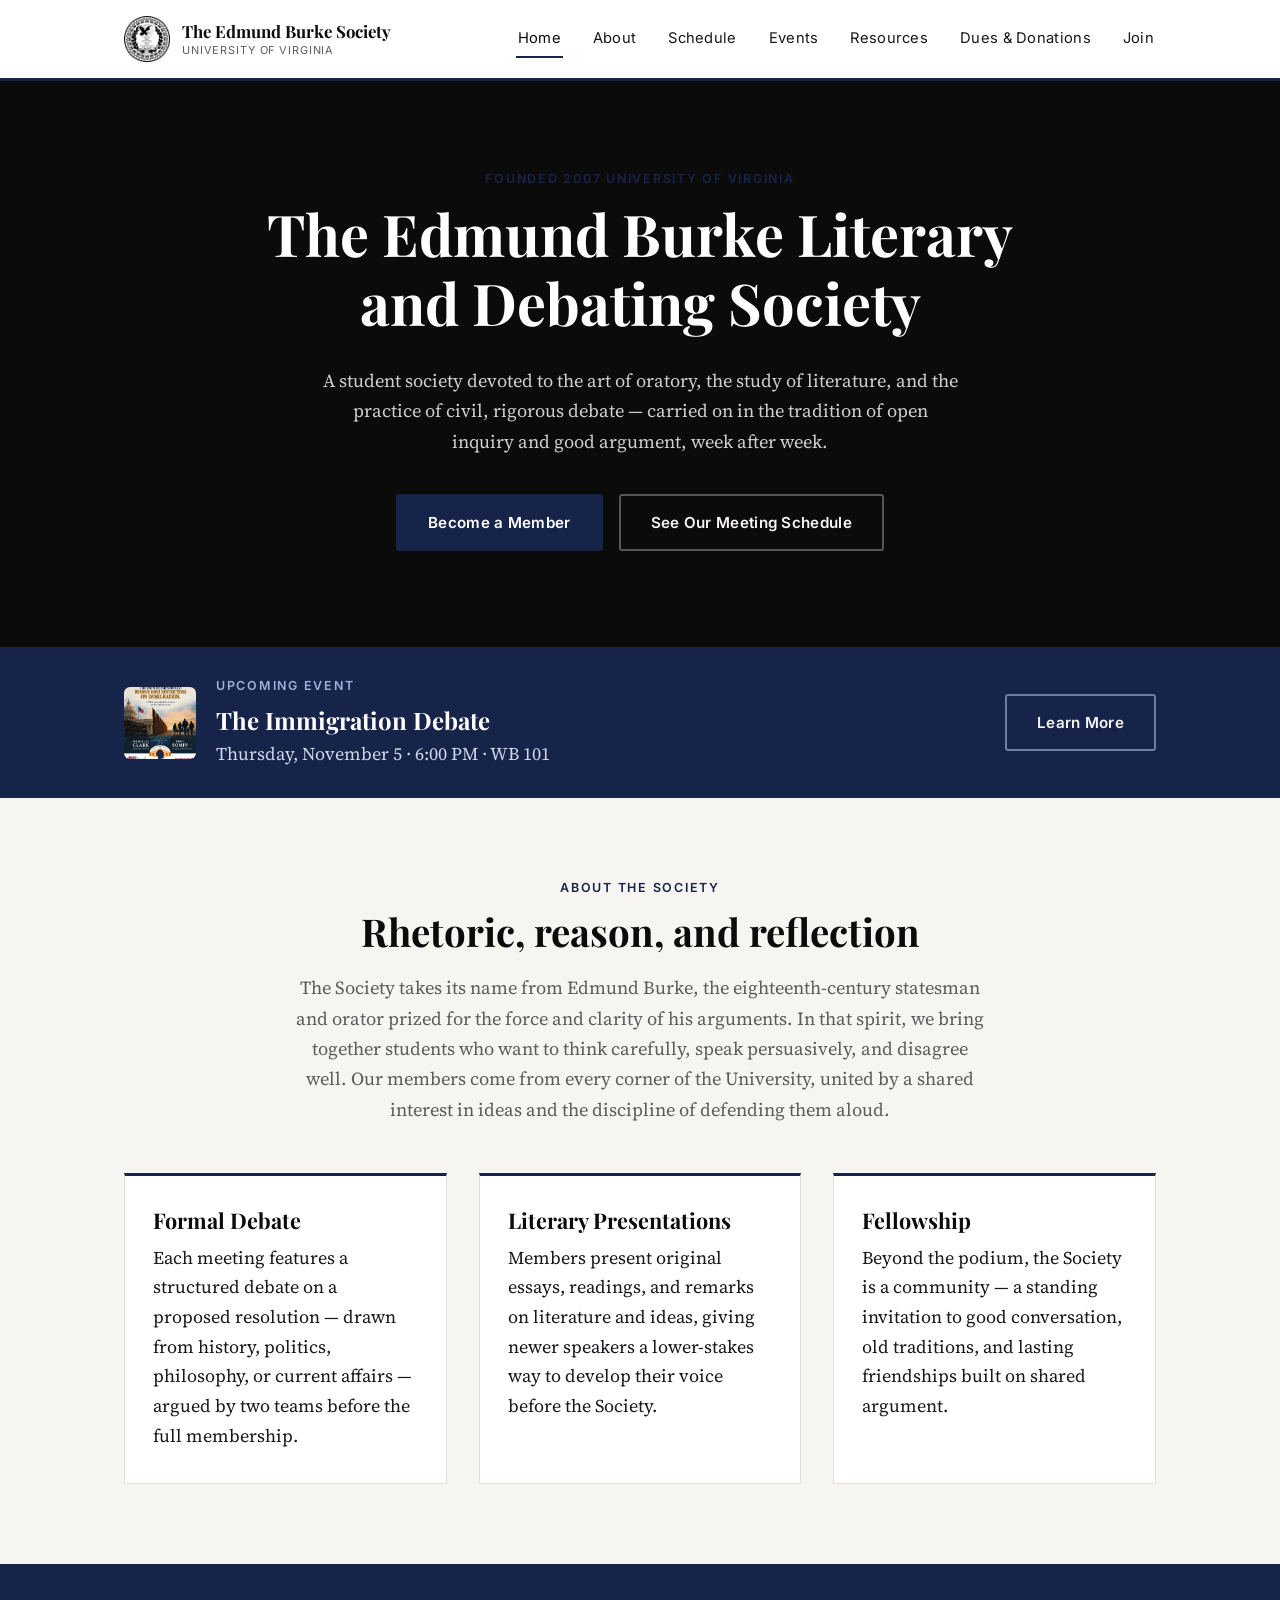
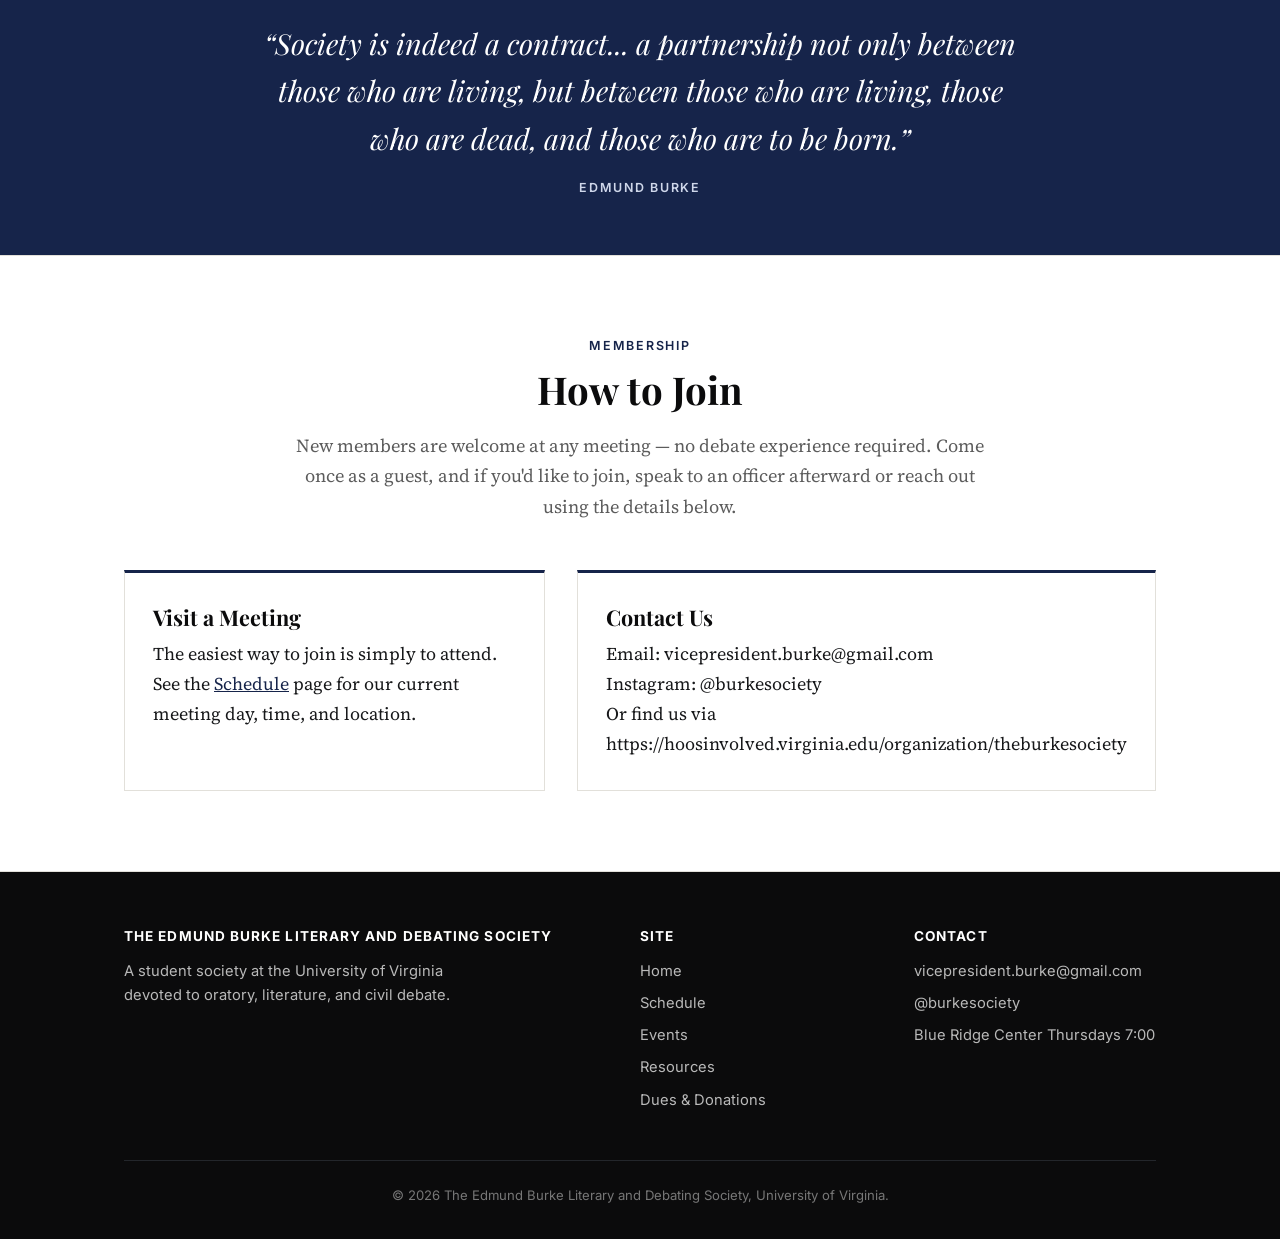
==== commit b8c4abcc: "Add The Immigration Debate, move Fishback event to Past Events New featured event (Nov 5, co-sponsor" ====
--- a/index.html
+++ b/index.html
@@ -69,11 +69,11 @@
 <div class="event-banner">
   <div class="container event-banner-inner">
     <div class="event-banner-main">
-      <img class="event-banner-photo" src="assets/images/events/fishback-americas-next-chapter.jpg" alt="James Fishback">
+      <img class="event-banner-photo" src="assets/images/events/immigration-debate.jpg" alt="The Immigration Debate flyer">
       <div>
         <span class="eyebrow" style="color:#9db0d9;">Upcoming Event</span>
-        <h2>James Fishback: America's Next Chapter</h2>
-        <p>Tuesday, October 27 &middot; Doors 6:30 PM &middot; Program 7:00 PM</p>
+        <h2>The Immigration Debate</h2>
+        <p>Thursday, November 5 &middot; 6:00 PM &middot; WB 101</p>
       </div>
     </div>
     <a href="events.html" class="btn btn-outline">Learn More</a>
--- a/assets/css/style.css
+++ b/assets/css/style.css
@@ -509,6 +509,40 @@
   padding: 2px 8px;
   border-radius: 3px;
   margin-bottom: 10px;
+}
+
+.tag-muted {
+  color: var(--gray);
+}
+
+/* ---------- Past events ---------- */
+
+.event-past {
+  display: flex;
+  align-items: center;
+  gap: 20px;
+  padding: 20px 24px;
+  border-top: 3px solid var(--line-light);
+  margin-top: 20px;
+}
+
+.event-past img {
+  width: 64px;
+  height: 64px;
+  object-fit: cover;
+  border-radius: 4px;
+  flex-shrink: 0;
+  filter: grayscale(40%);
+}
+
+.event-past h3 {
+  margin-bottom: 2px;
+}
+
+.event-past p {
+  margin: 0;
+  color: var(--gray);
+  font-size: 0.92rem;
 }
 
 /* ---------- Dues / donation ---------- */
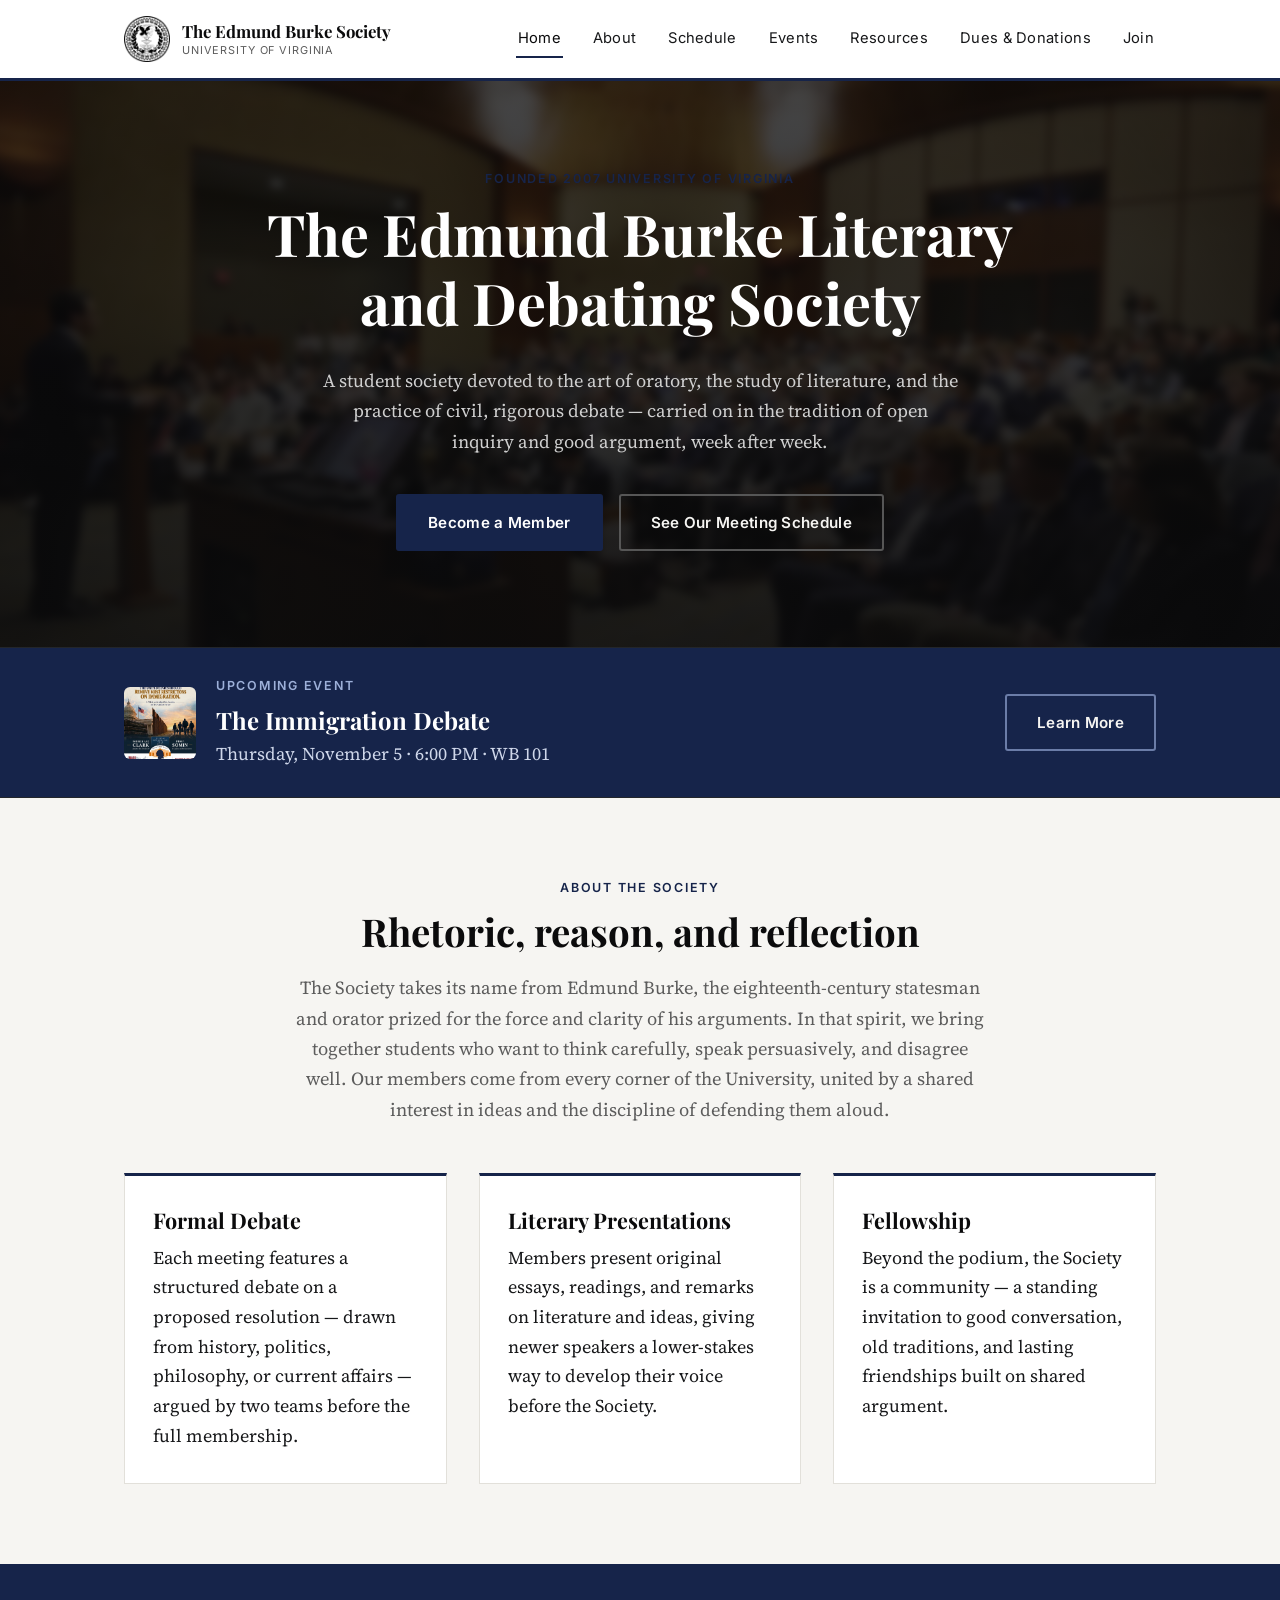
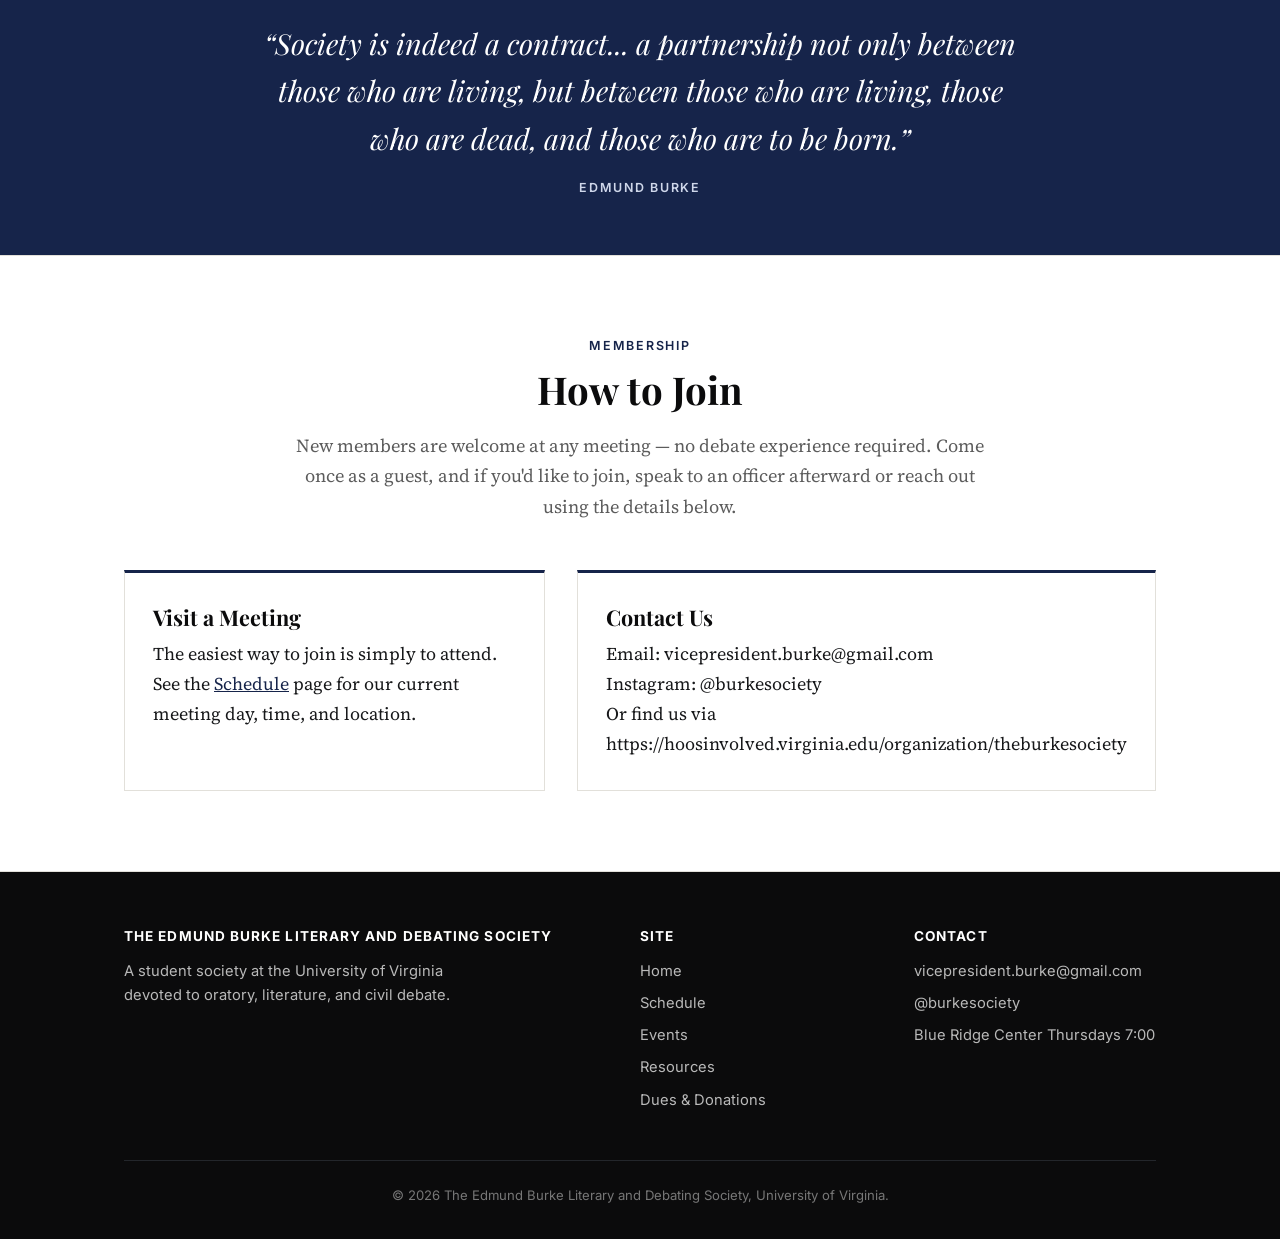
==== commit eeefe7ec: "Add photo backdrop to homepage hero Uses a photo of a packed general meeting as a blurred, darkened " ====
--- a/index.html
+++ b/index.html
@@ -44,7 +44,7 @@
 <!-- ============================================================
      HERO — the big banner at the top of the homepage.
      ============================================================ -->
-<section class="hero">
+<section class="hero hero-photo">
   <div class="container">
     <span class="eyebrow">Founded 2007 University of Virginia</span>
     <h1>The Edmund Burke Literary<br>and Debating Society</h1>
--- a/assets/css/style.css
+++ b/assets/css/style.css
@@ -184,6 +184,31 @@
   padding: 88px 0 96px;
   text-align: center;
   border-bottom: 1px solid var(--line);
+}
+
+.hero-photo {
+  position: relative;
+  overflow: hidden;
+  isolation: isolate;
+}
+
+.hero-photo::before {
+  content: "";
+  position: absolute;
+  inset: -20px;
+  background-image: url("../images/hero-meeting.jpg");
+  background-size: cover;
+  background-position: center 30%;
+  filter: blur(4px) brightness(0.55);
+  z-index: -2;
+}
+
+.hero-photo::after {
+  content: "";
+  position: absolute;
+  inset: 0;
+  background: linear-gradient(180deg, rgba(11,11,12,0.55) 0%, rgba(11,11,12,0.88) 100%);
+  z-index: -1;
 }
 
 .hero h1 {
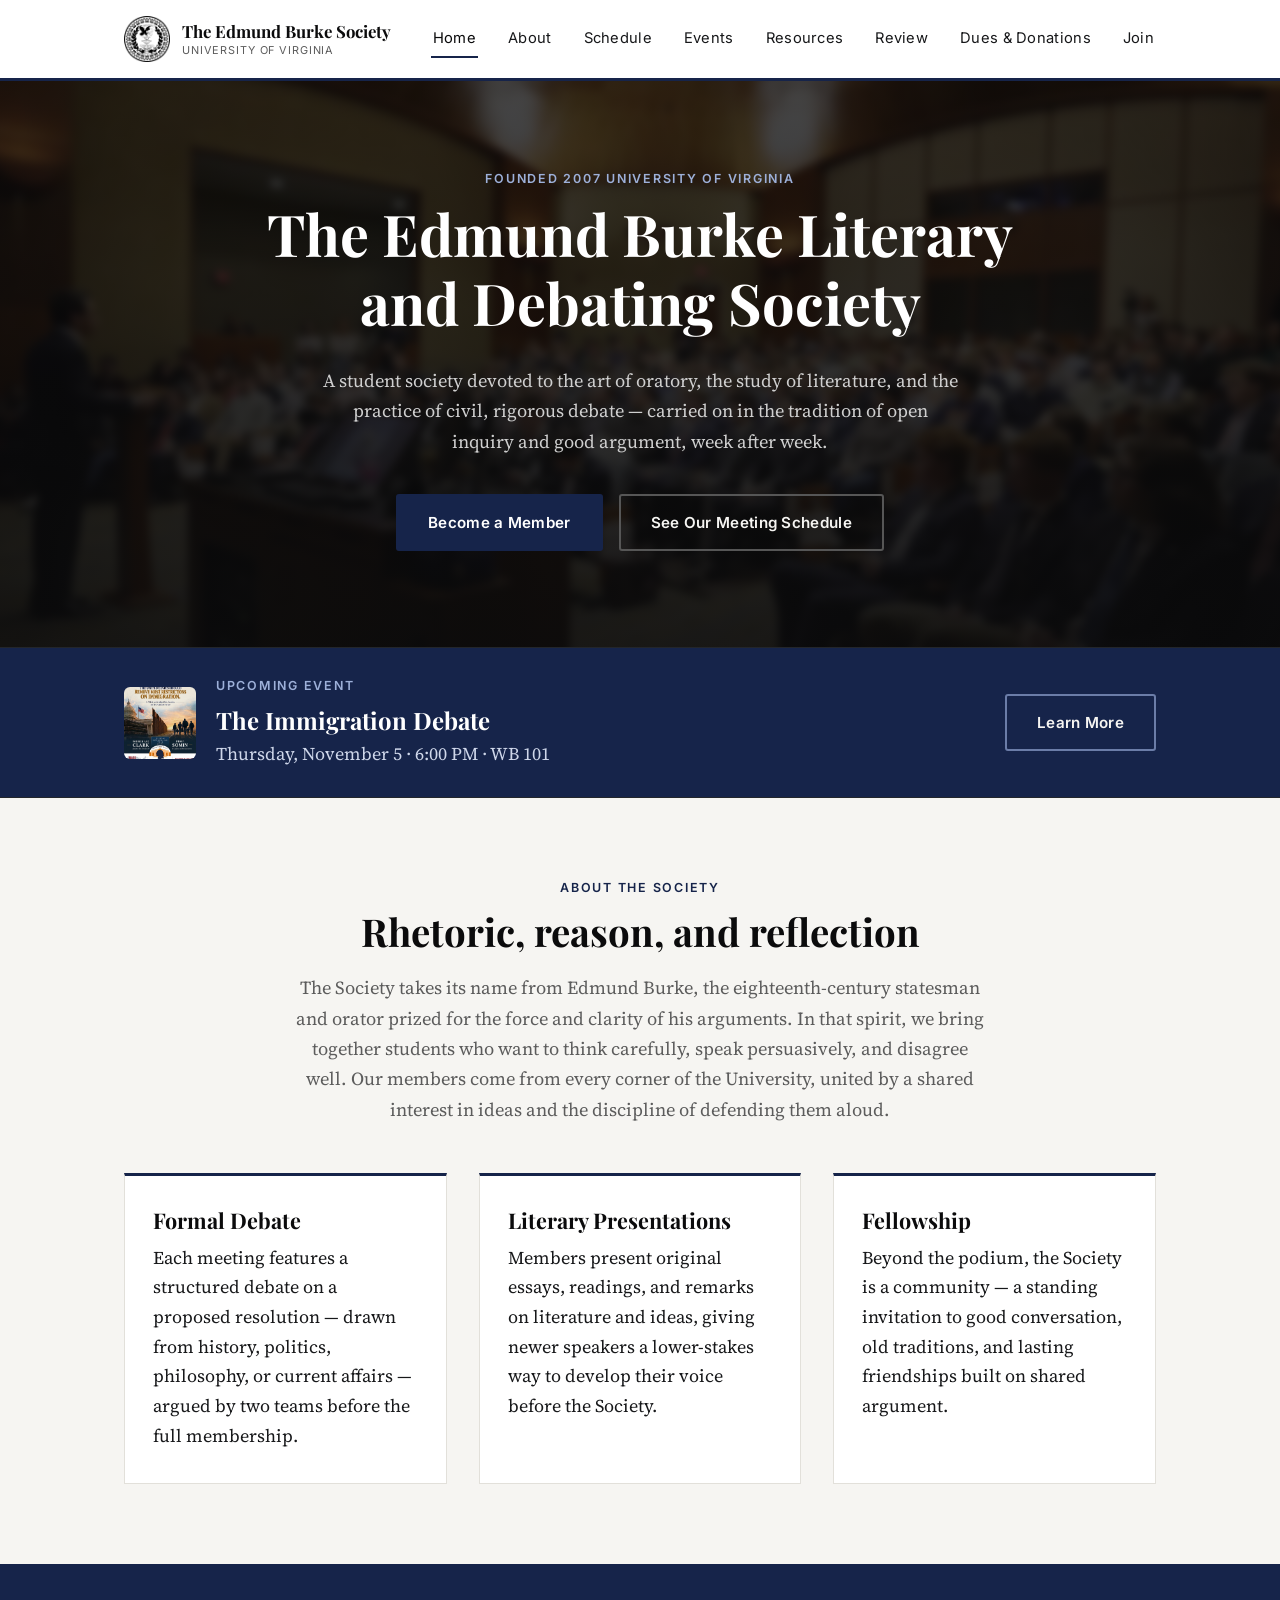
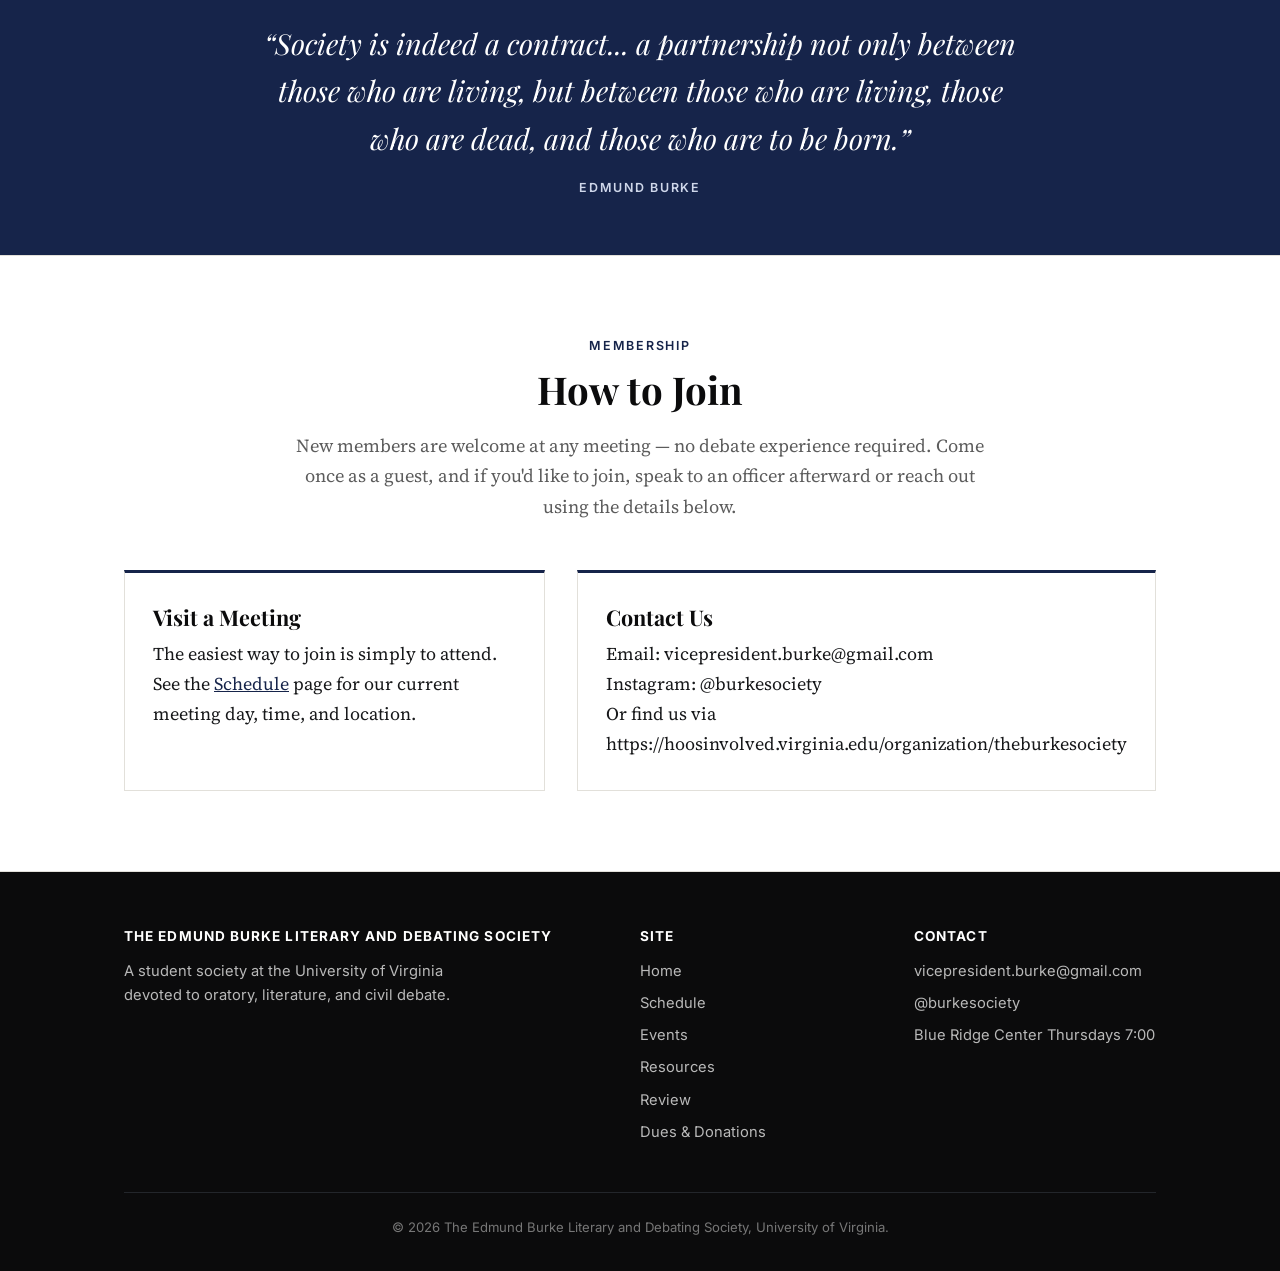
==== commit f9bde8e9: "Relaunch the Burke Academic Review New review.html: a featured-article carousel (5 most recent), a T" ====
--- a/index.html
+++ b/index.html
@@ -35,6 +35,7 @@
       <a href="schedule.html">Schedule</a>
       <a href="events.html">Events</a>
       <a href="resources.html">Resources</a>
+      <a href="review.html">Review</a>
       <a href="dues.html">Dues &amp; Donations</a>
       <a href="index.html#join">Join</a>
     </nav>
@@ -198,6 +199,7 @@
           <li><a href="schedule.html">Schedule</a></li>
           <li><a href="events.html">Events</a></li>
           <li><a href="resources.html">Resources</a></li>
+          <li><a href="review.html">Review</a></li>
           <li><a href="dues.html">Dues &amp; Donations</a></li>
         </ul>
       </div>
--- a/assets/css/style.css
+++ b/assets/css/style.css
@@ -211,6 +211,10 @@
   z-index: -1;
 }
 
+.hero-photo .eyebrow {
+  color: #9db0d9;
+}
+
 .hero h1 {
   color: var(--white);
 }
@@ -647,6 +651,258 @@
   text-align: center;
   font-size: 0.82rem;
   color: #777;
+}
+
+/* ---------- Academic Review ---------- */
+
+.review-layout {
+  display: grid;
+  grid-template-columns: 1fr 300px;
+  gap: 56px;
+  align-items: start;
+}
+
+@media (max-width: 900px) {
+  .review-layout {
+    grid-template-columns: 1fr;
+  }
+}
+
+/* thumbnail placeholder used wherever an article has no image yet */
+.article-thumb {
+  position: relative;
+  background: linear-gradient(135deg, var(--navy) 0%, var(--black) 100%);
+  color: var(--white);
+  display: flex;
+  align-items: flex-end;
+  padding: 16px;
+  min-height: 160px;
+}
+
+.article-thumb span {
+  font-family: var(--font-ui);
+  font-size: 0.72rem;
+  text-transform: uppercase;
+  letter-spacing: 0.08em;
+  color: #b9c3dc;
+}
+
+/* ---- Carousel ---- */
+
+.carousel {
+  position: relative;
+  border: 1px solid var(--line-light);
+  background: var(--white);
+  overflow: hidden;
+}
+
+.carousel-track {
+  display: flex;
+  transition: transform 0.4s ease;
+}
+
+.carousel-slide {
+  flex: 0 0 100%;
+  display: grid;
+  grid-template-columns: 260px 1fr;
+}
+
+.carousel-slide .article-thumb {
+  min-height: 100%;
+}
+
+.carousel-slide-body {
+  padding: 32px 36px;
+}
+
+@media (max-width: 700px) {
+  .carousel-slide {
+    grid-template-columns: 1fr;
+  }
+
+  .carousel-slide .article-thumb {
+    min-height: 140px;
+  }
+}
+
+.carousel-controls {
+  display: flex;
+  align-items: center;
+  justify-content: center;
+  gap: 18px;
+  padding: 16px;
+  border-top: 1px solid var(--line-light);
+}
+
+.carousel-arrow {
+  background: none;
+  border: 1px solid var(--line-light);
+  width: 34px;
+  height: 34px;
+  border-radius: 50%;
+  font-family: var(--font-ui);
+  cursor: pointer;
+  color: var(--near-black);
+}
+
+.carousel-arrow:hover {
+  border-color: var(--navy);
+  color: var(--navy);
+}
+
+.carousel-dots {
+  display: flex;
+  gap: 8px;
+}
+
+.carousel-dot {
+  width: 8px;
+  height: 8px;
+  border-radius: 50%;
+  background: var(--line-light);
+  border: none;
+  padding: 0;
+  cursor: pointer;
+}
+
+.carousel-dot.active {
+  background: var(--navy);
+}
+
+/* ---- Discipline tabs ---- */
+
+.review-tabs {
+  display: flex;
+  flex-wrap: wrap;
+  gap: 8px;
+  margin: 48px 0 28px;
+  border-bottom: 1px solid var(--line-light);
+  padding-bottom: 0;
+}
+
+.review-tab {
+  font-family: var(--font-ui);
+  font-size: 0.88rem;
+  font-weight: 600;
+  background: none;
+  border: none;
+  padding: 10px 4px;
+  margin-right: 24px;
+  color: var(--gray);
+  cursor: pointer;
+  border-bottom: 2px solid transparent;
+}
+
+.review-tab:hover {
+  color: var(--near-black);
+}
+
+.review-tab.active {
+  color: var(--navy);
+  border-bottom-color: var(--navy);
+}
+
+.article-grid {
+  display: grid;
+  grid-template-columns: repeat(2, 1fr);
+  gap: 24px;
+}
+
+@media (max-width: 700px) {
+  .article-grid {
+    grid-template-columns: 1fr;
+  }
+}
+
+.article-card {
+  border: 1px solid var(--line-light);
+  background: var(--white);
+}
+
+.article-card-body {
+  padding: 20px 22px;
+}
+
+.article-card h3 {
+  font-size: 1.1rem;
+  margin: 10px 0 6px;
+}
+
+.article-card .byline {
+  font-family: var(--font-ui);
+  font-size: 0.78rem;
+  color: var(--gray);
+  margin-bottom: 10px;
+}
+
+.article-card p {
+  margin-bottom: 0;
+  color: var(--gray);
+  font-size: 0.95rem;
+}
+
+.empty-note {
+  color: var(--gray);
+  font-style: italic;
+}
+
+/* ---- Trending sidebar ---- */
+
+.trending-box {
+  border: 1px solid var(--line-light);
+  background: var(--white);
+  border-top: 3px solid var(--navy);
+  padding: 24px 24px 8px;
+  position: sticky;
+  top: 90px;
+}
+
+.trending-box h3 {
+  font-size: 1rem;
+  text-transform: uppercase;
+  letter-spacing: 0.04em;
+  margin-bottom: 18px;
+}
+
+.trending-list {
+  list-style: none;
+  margin: 0;
+  padding: 0;
+}
+
+.trending-list li {
+  display: flex;
+  gap: 14px;
+  padding-bottom: 16px;
+  margin-bottom: 16px;
+  border-bottom: 1px solid var(--line-light);
+}
+
+.trending-list li:last-child {
+  border-bottom: none;
+  margin-bottom: 0;
+}
+
+.trending-rank {
+  font-family: var(--font-display);
+  font-weight: 700;
+  font-size: 1.3rem;
+  color: var(--line-light);
+  line-height: 1;
+}
+
+.trending-list h4 {
+  font-family: var(--font-display);
+  font-size: 0.95rem;
+  font-weight: 700;
+  margin: 0 0 4px;
+  line-height: 1.3;
+}
+
+.trending-list .byline {
+  font-family: var(--font-ui);
+  font-size: 0.74rem;
+  color: var(--gray);
 }
 
 /* ---------- Mobile nav ---------- */
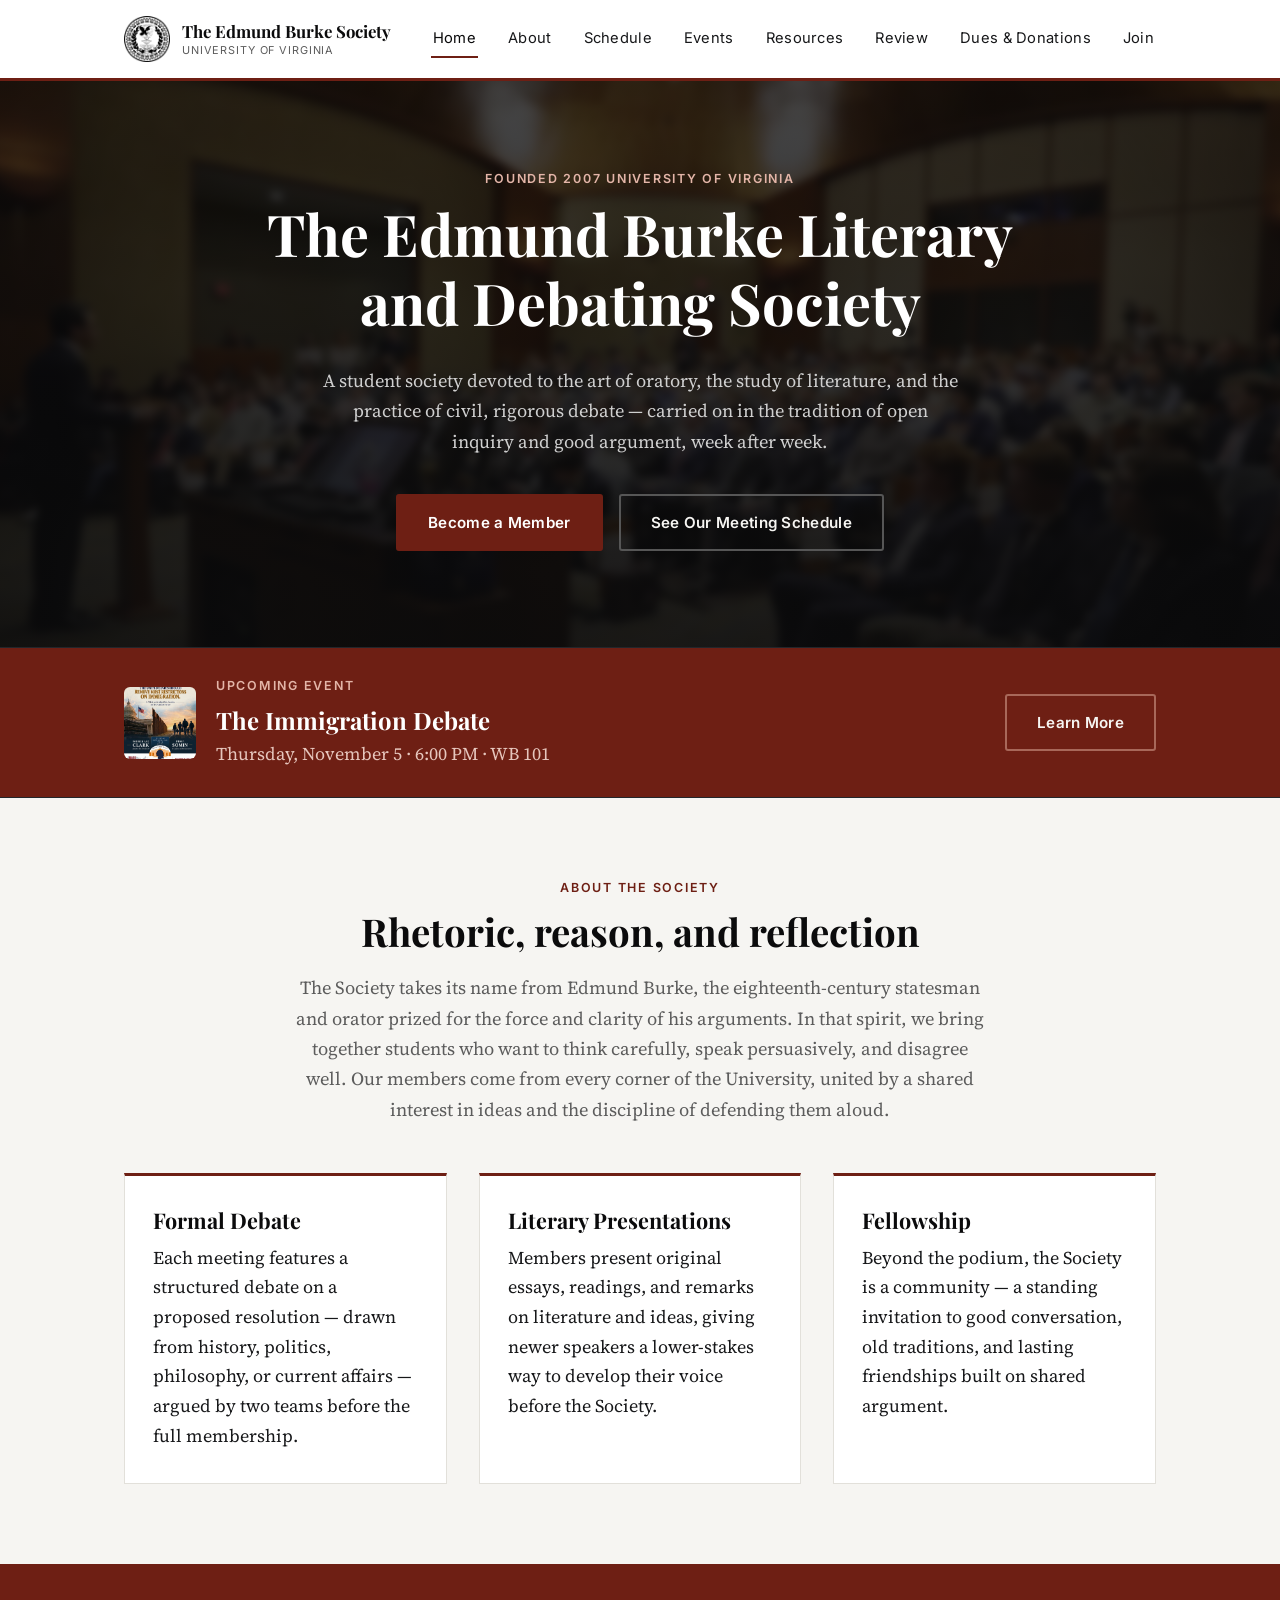
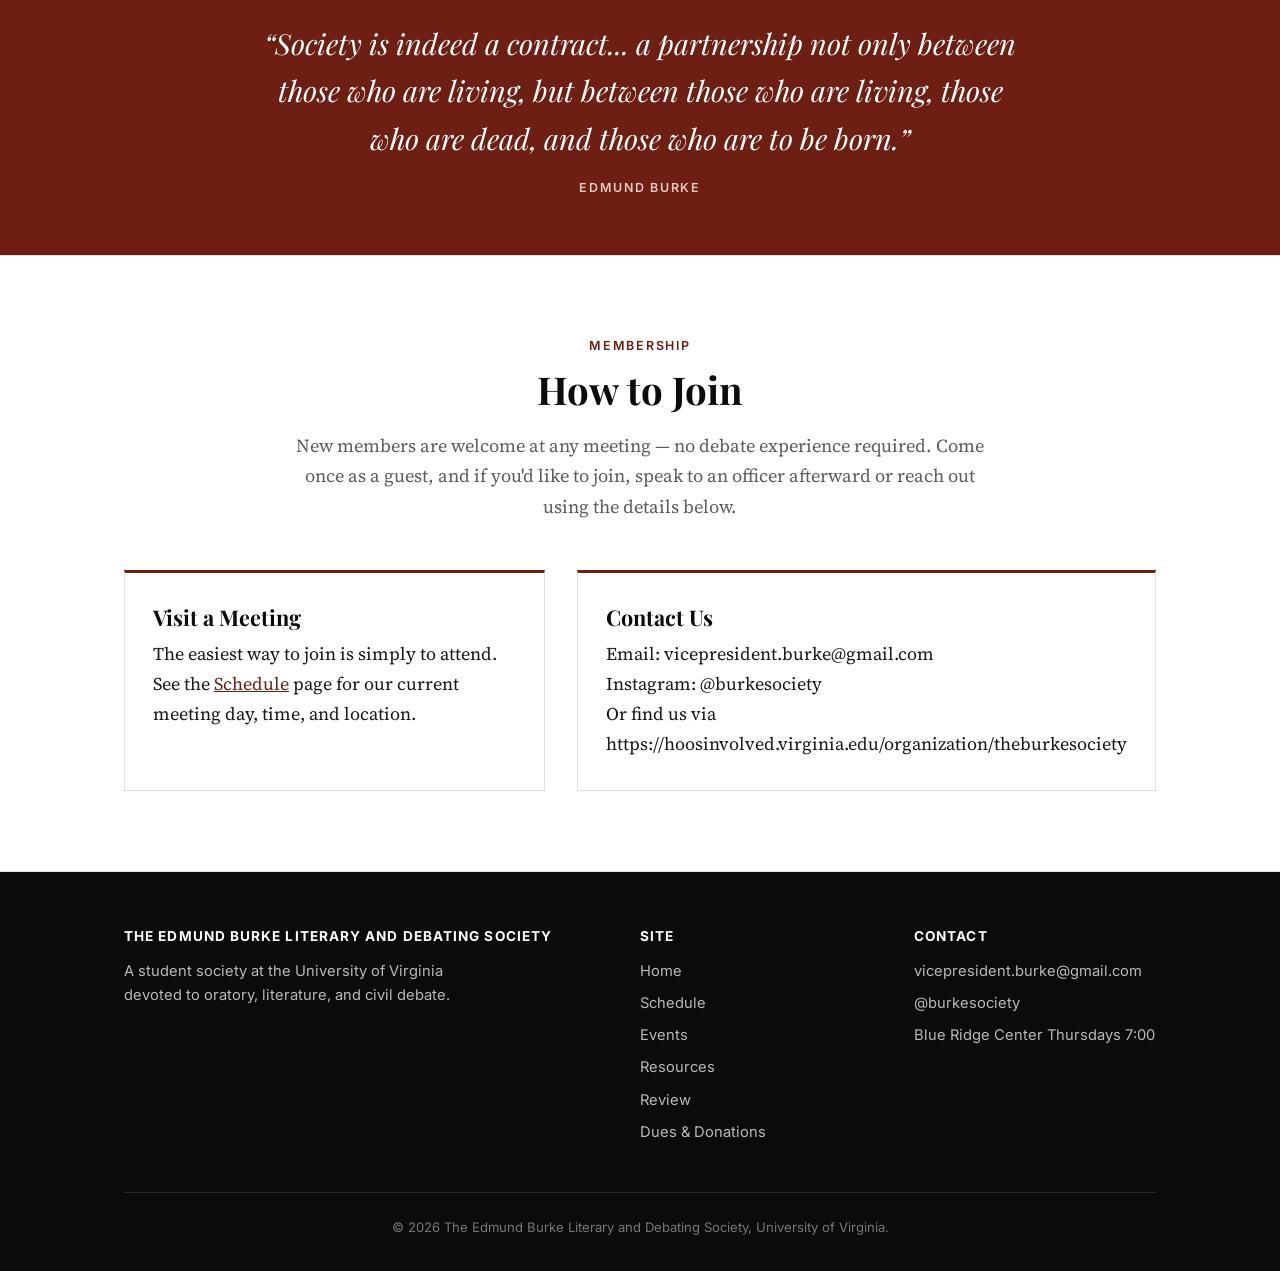
==== commit 0f06df72: "Rebrand navy accents to maroon, matching the club's physical banner Renames the --navy/--navy-light " ====
--- a/index.html
+++ b/index.html
@@ -72,7 +72,7 @@
     <div class="event-banner-main">
       <img class="event-banner-photo" src="assets/images/events/immigration-debate.jpg" alt="The Immigration Debate flyer">
       <div>
-        <span class="eyebrow" style="color:#9db0d9;">Upcoming Event</span>
+        <span class="eyebrow">Upcoming Event</span>
         <h2>The Immigration Debate</h2>
         <p>Thursday, November 5 &middot; 6:00 PM &middot; WB 101</p>
       </div>
@@ -138,7 +138,7 @@
     <p>&ldquo;Society is indeed a contract... a partnership not only between
       those who are living, but between those who are living, those who
       are dead, and those who are to be born.&rdquo;</p>
-    <span class="eyebrow" style="color:#cfd7ea; margin-top:16px; margin-bottom:0;">Edmund Burke</span>
+    <span class="eyebrow" style="color:#e6c6bd; margin-top:16px; margin-bottom:0;">Edmund Burke</span>
   </div>
 </div>
 
--- a/assets/css/style.css
+++ b/assets/css/style.css
@@ -13,8 +13,8 @@
   --off-white: #f6f5f2;
   --line: #23262b;
   --line-light: #e2e0da;
-  --navy: #16244a;
-  --navy-light: #2c4272;
+  --maroon: #6e1f14;
+  --maroon-light: #8c3322;
   --gray: #5c5c5c;
 
   --font-display: "Playfair Display", Georgia, "Times New Roman", serif;
@@ -48,11 +48,11 @@
 }
 
 a {
-  color: var(--navy);
+  color: var(--maroon);
 }
 
 a:hover {
-  color: var(--navy-light);
+  color: var(--maroon-light);
 }
 
 .container {
@@ -81,7 +81,7 @@
   letter-spacing: 0.14em;
   font-size: 0.78rem;
   font-weight: 600;
-  color: var(--navy);
+  color: var(--maroon);
   margin-bottom: 0.75em;
   display: block;
 }
@@ -96,7 +96,7 @@
 .site-header {
   background: var(--white);
   color: var(--near-black);
-  border-bottom: 3px solid var(--navy);
+  border-bottom: 3px solid var(--maroon);
   position: sticky;
   top: 0;
   z-index: 100;
@@ -161,7 +161,7 @@
 
 nav.main-nav a:hover,
 nav.main-nav a.active {
-  border-bottom-color: var(--navy);
+  border-bottom-color: var(--maroon);
   color: var(--black);
 }
 
@@ -196,9 +196,9 @@
   content: "";
   position: absolute;
   inset: -20px;
-  background-image: url("../images/hero-meeting.jpg");
+  background-image: var(--hero-bg-image, url("../images/hero-meeting.jpg"));
   background-size: cover;
-  background-position: center 30%;
+  background-position: center 25%;
   filter: blur(4px) brightness(0.55);
   z-index: -2;
 }
@@ -212,7 +212,7 @@
 }
 
 .hero-photo .eyebrow {
-  color: #9db0d9;
+  color: #e3b5a8;
 }
 
 .hero h1 {
@@ -246,14 +246,14 @@
 }
 
 .btn-primary {
-  background: var(--navy);
+  background: var(--maroon);
   color: var(--white);
-  border-color: var(--navy);
+  border-color: var(--maroon);
 }
 
 .btn-primary:hover {
-  background: var(--navy-light);
-  border-color: var(--navy-light);
+  background: var(--maroon-light);
+  border-color: var(--maroon-light);
   color: var(--white);
 }
 
@@ -271,7 +271,7 @@
 /* ---------- Featured event banner ---------- */
 
 .event-banner {
-  background: var(--navy);
+  background: var(--maroon);
   color: var(--white);
   border-bottom: 1px solid var(--line);
 }
@@ -299,6 +299,10 @@
   flex-shrink: 0;
 }
 
+.event-banner .eyebrow {
+  color: #e3b5a8;
+}
+
 .event-banner h2 {
   color: var(--white);
   font-size: 1.5rem;
@@ -307,11 +311,11 @@
 
 .event-banner p {
   margin: 0;
-  color: #cfd7ea;
+  color: #e6c6bd;
 }
 
 .event-banner .btn-outline {
-  border-color: #6b7da8;
+  border-color: #a8685a;
   flex-shrink: 0;
 }
 
@@ -371,7 +375,7 @@
 .card {
   background: var(--white);
   border: 1px solid var(--line-light);
-  border-top: 3px solid var(--navy);
+  border-top: 3px solid var(--maroon);
   padding: 32px 28px;
 }
 
@@ -427,7 +431,7 @@
 /* pull-quote / motto banner */
 
 .motto {
-  background: var(--navy);
+  background: var(--maroon);
   color: var(--white);
   text-align: center;
   padding: 56px 0;
@@ -511,7 +515,7 @@
 .resource-list li {
   background: var(--white);
   border: 1px solid var(--line-light);
-  border-left: 4px solid var(--navy);
+  border-left: 4px solid var(--maroon);
   padding: 20px 24px;
 }
 
@@ -534,7 +538,7 @@
   letter-spacing: 0.06em;
   background: var(--off-white);
   border: 1px solid var(--line-light);
-  color: var(--navy);
+  color: var(--maroon);
   padding: 2px 8px;
   border-radius: 3px;
   margin-bottom: 10px;
@@ -662,6 +666,10 @@
   align-items: start;
 }
 
+.review-main {
+  min-width: 0;
+}
+
 @media (max-width: 900px) {
   .review-layout {
     grid-template-columns: 1fr;
@@ -671,7 +679,7 @@
 /* thumbnail placeholder used wherever an article has no image yet */
 .article-thumb {
   position: relative;
-  background: linear-gradient(135deg, var(--navy) 0%, var(--black) 100%);
+  background: linear-gradient(135deg, var(--maroon) 0%, var(--black) 100%);
   color: var(--white);
   display: flex;
   align-items: flex-end;
@@ -691,6 +699,7 @@
 
 .carousel {
   position: relative;
+  min-width: 0;
   border: 1px solid var(--line-light);
   background: var(--white);
   overflow: hidden;
@@ -746,8 +755,8 @@
 }
 
 .carousel-arrow:hover {
-  border-color: var(--navy);
-  color: var(--navy);
+  border-color: var(--maroon);
+  color: var(--maroon);
 }
 
 .carousel-dots {
@@ -766,7 +775,7 @@
 }
 
 .carousel-dot.active {
-  background: var(--navy);
+  background: var(--maroon);
 }
 
 /* ---- Discipline tabs ---- */
@@ -798,8 +807,8 @@
 }
 
 .review-tab.active {
-  color: var(--navy);
-  border-bottom-color: var(--navy);
+  color: var(--maroon);
+  border-bottom-color: var(--maroon);
 }
 
 .article-grid {
@@ -851,7 +860,7 @@
 .trending-box {
   border: 1px solid var(--line-light);
   background: var(--white);
-  border-top: 3px solid var(--navy);
+  border-top: 3px solid var(--maroon);
   padding: 24px 24px 8px;
   position: sticky;
   top: 90px;
@@ -923,7 +932,7 @@
     gap: 0;
     max-height: 0;
     overflow: hidden;
-    border-bottom: 0 solid var(--navy);
+    border-bottom: 0 solid var(--maroon);
     transition: max-height 0.25s ease;
   }
 
